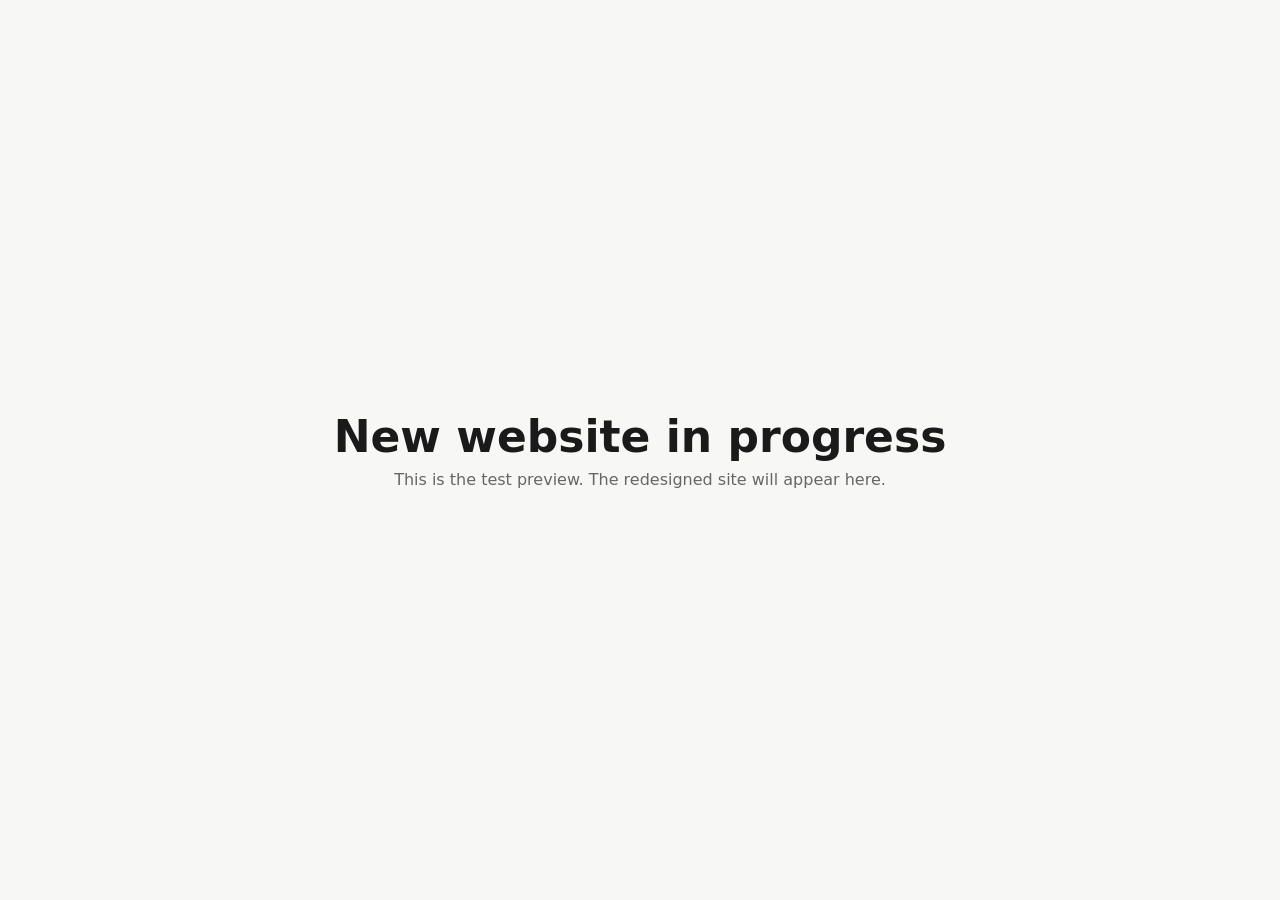
==== index.html @ d0bbd4bf "Add placeholder preview page and README" ====
<!doctype html>
<html lang="en">
<head>
  <meta charset="utf-8">
  <meta name="viewport" content="width=device-width, initial-scale=1">
  <meta name="robots" content="noindex, nofollow">
  <title>Company Website - Preview</title>
  <style>
    :root { --bg: #f7f7f5; --text: #1a1a1a; --muted: #666; }
    @media (prefers-color-scheme: dark) {
      :root { --bg: #141414; --text: #f0f0f0; --muted: #999; }
    }
    * { box-sizing: border-box; }
    body {
      margin: 0; min-height: 100vh; display: grid; place-items: center;
      padding: 16px; background: var(--bg); color: var(--text);
      font-family: system-ui, -apple-system, "Segoe UI", Roboto, sans-serif;
      text-align: center;
    }
    h1 { font-size: clamp(1.75rem, 5vw, 2.75rem); margin: 0 0 .5rem; }
    p { color: var(--muted); margin: 0; }
  </style>
</head>
<body>
  <main>
    <h1>New website in progress</h1>
    <p>This is the test preview. The redesigned site will appear here.</p>
  </main>
</body>
</html>
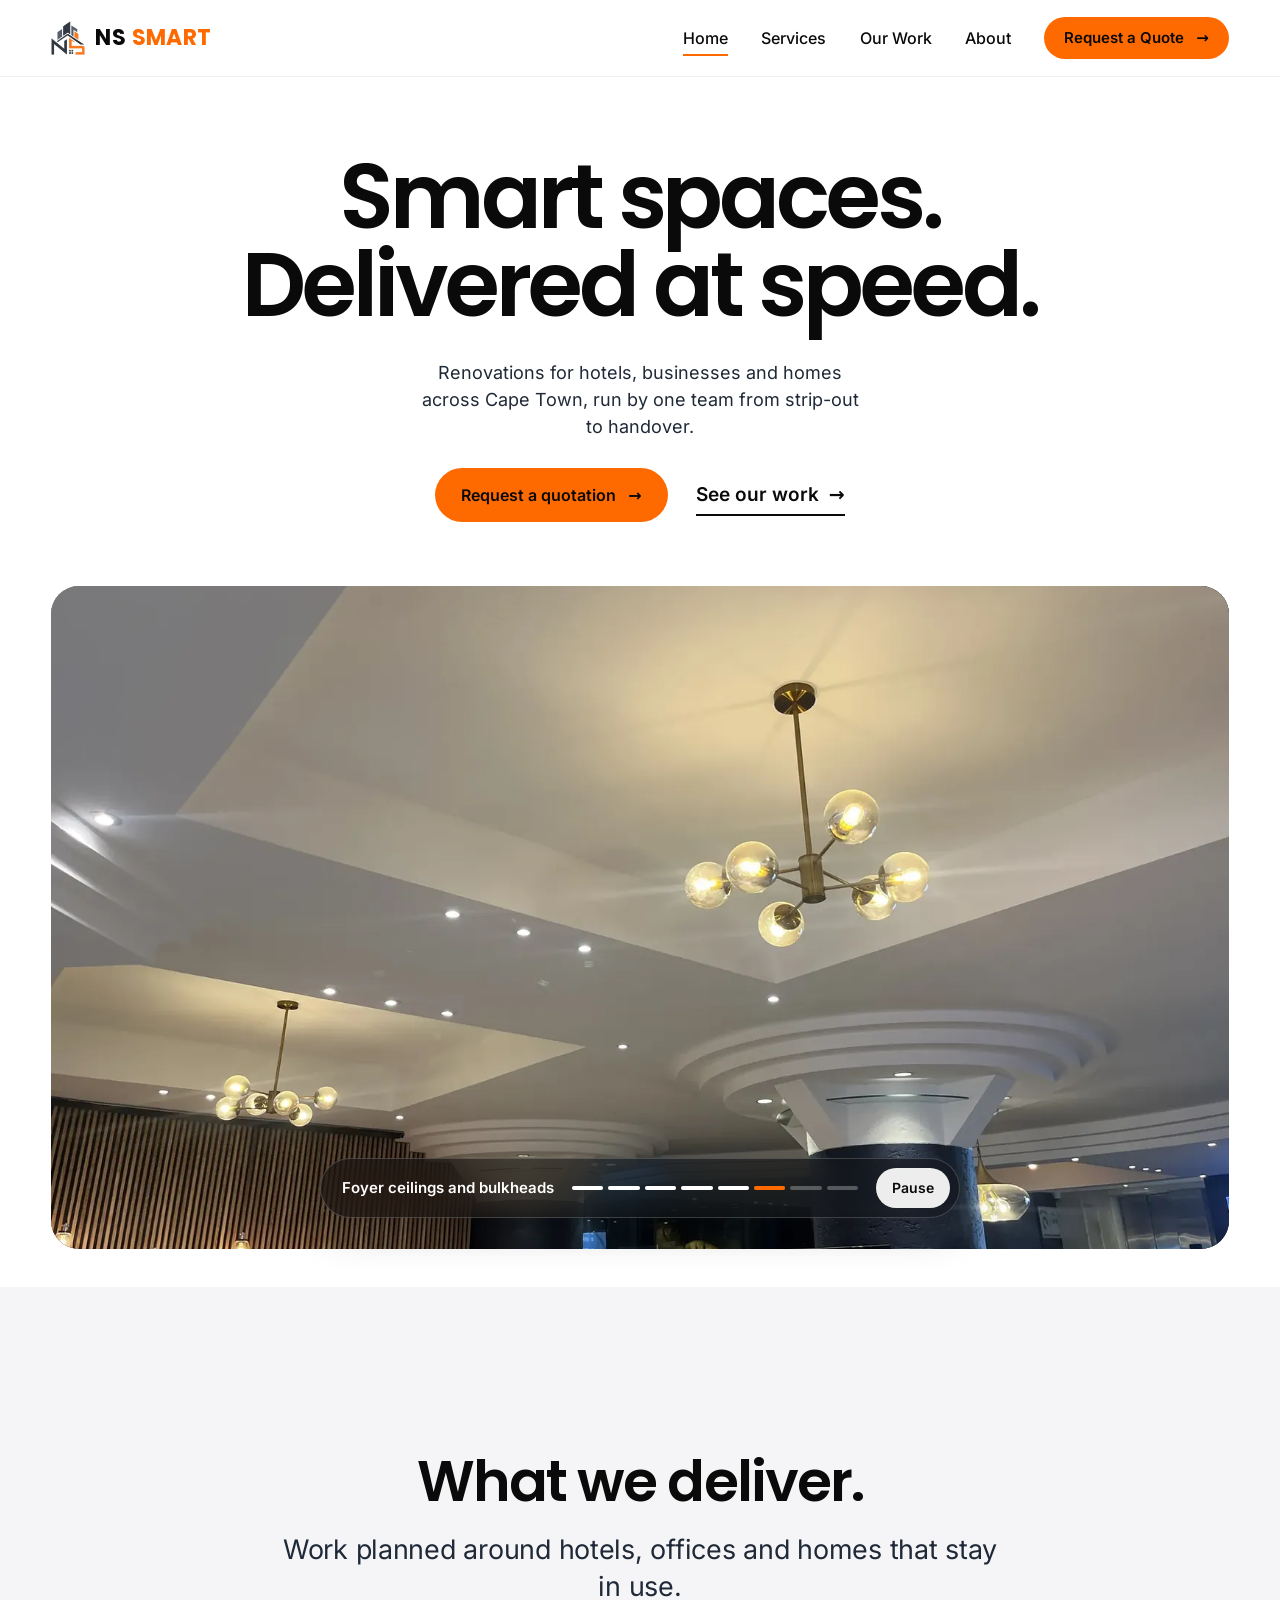
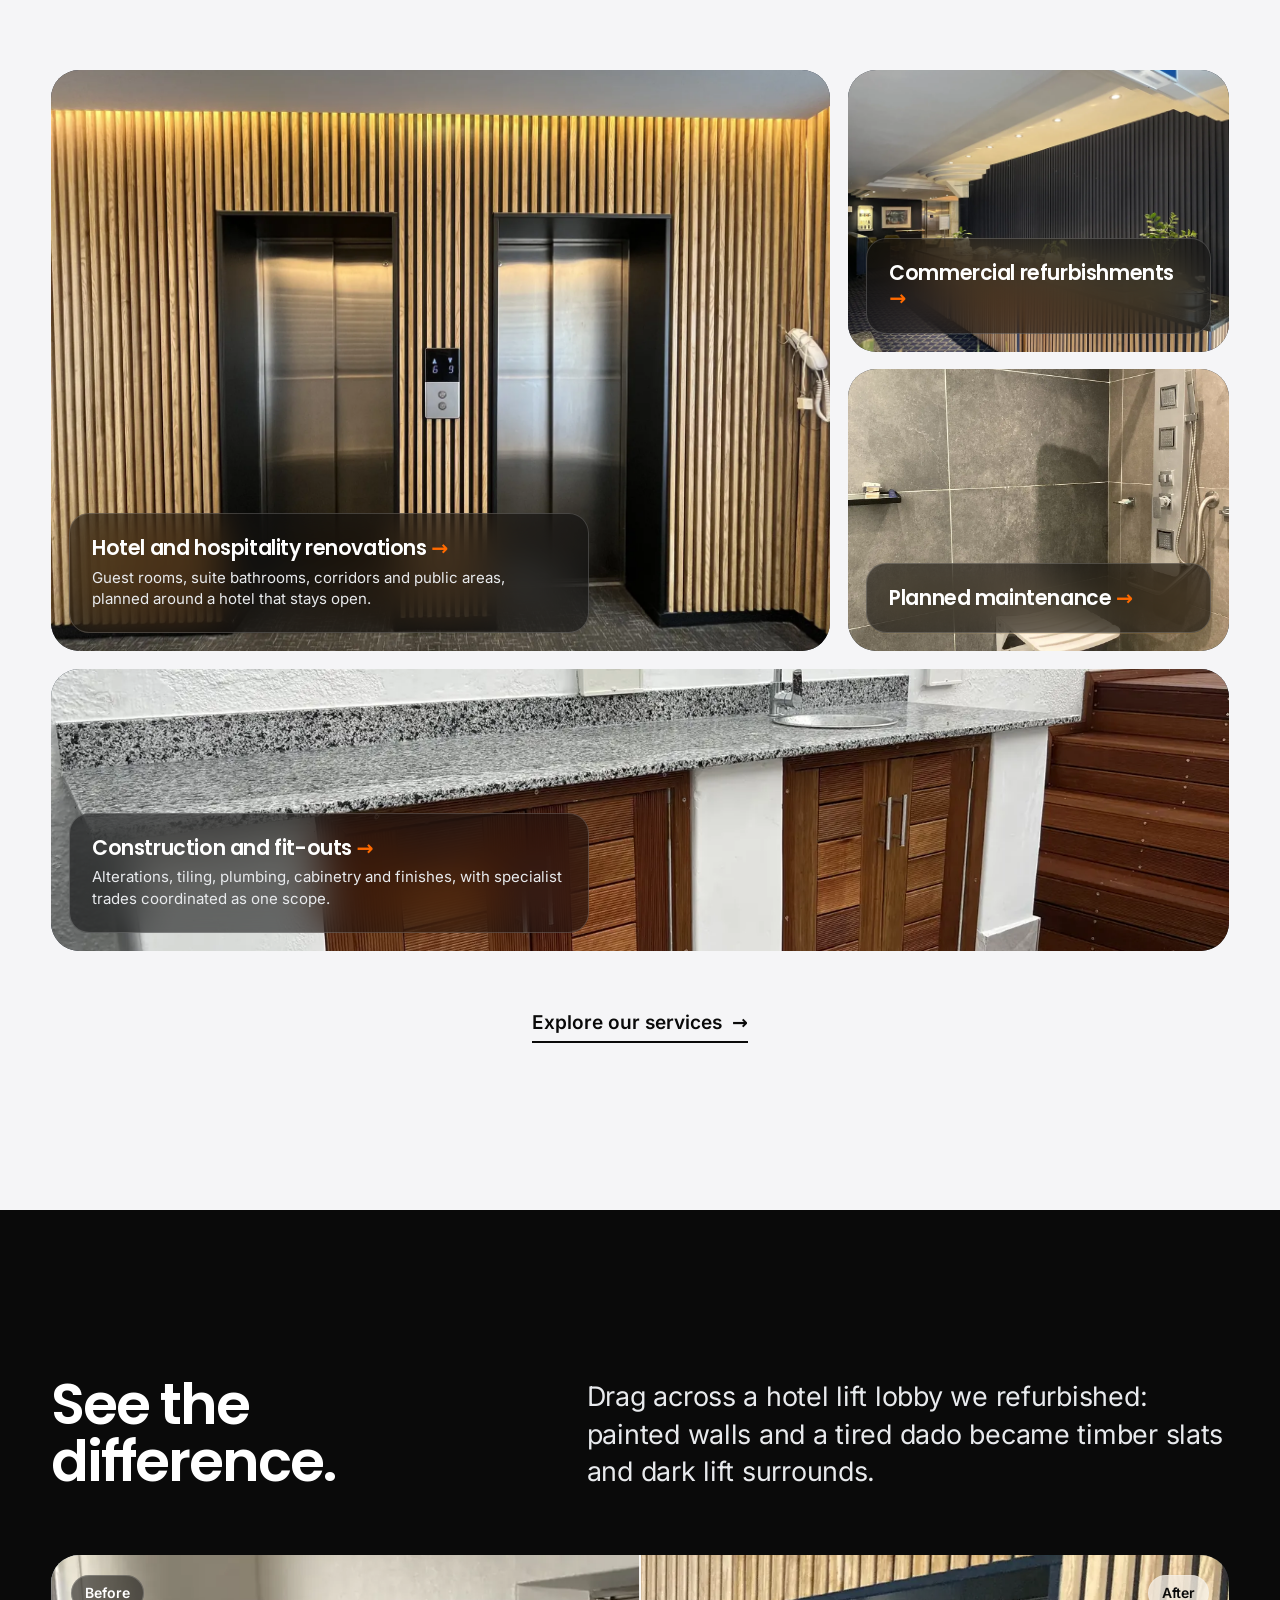
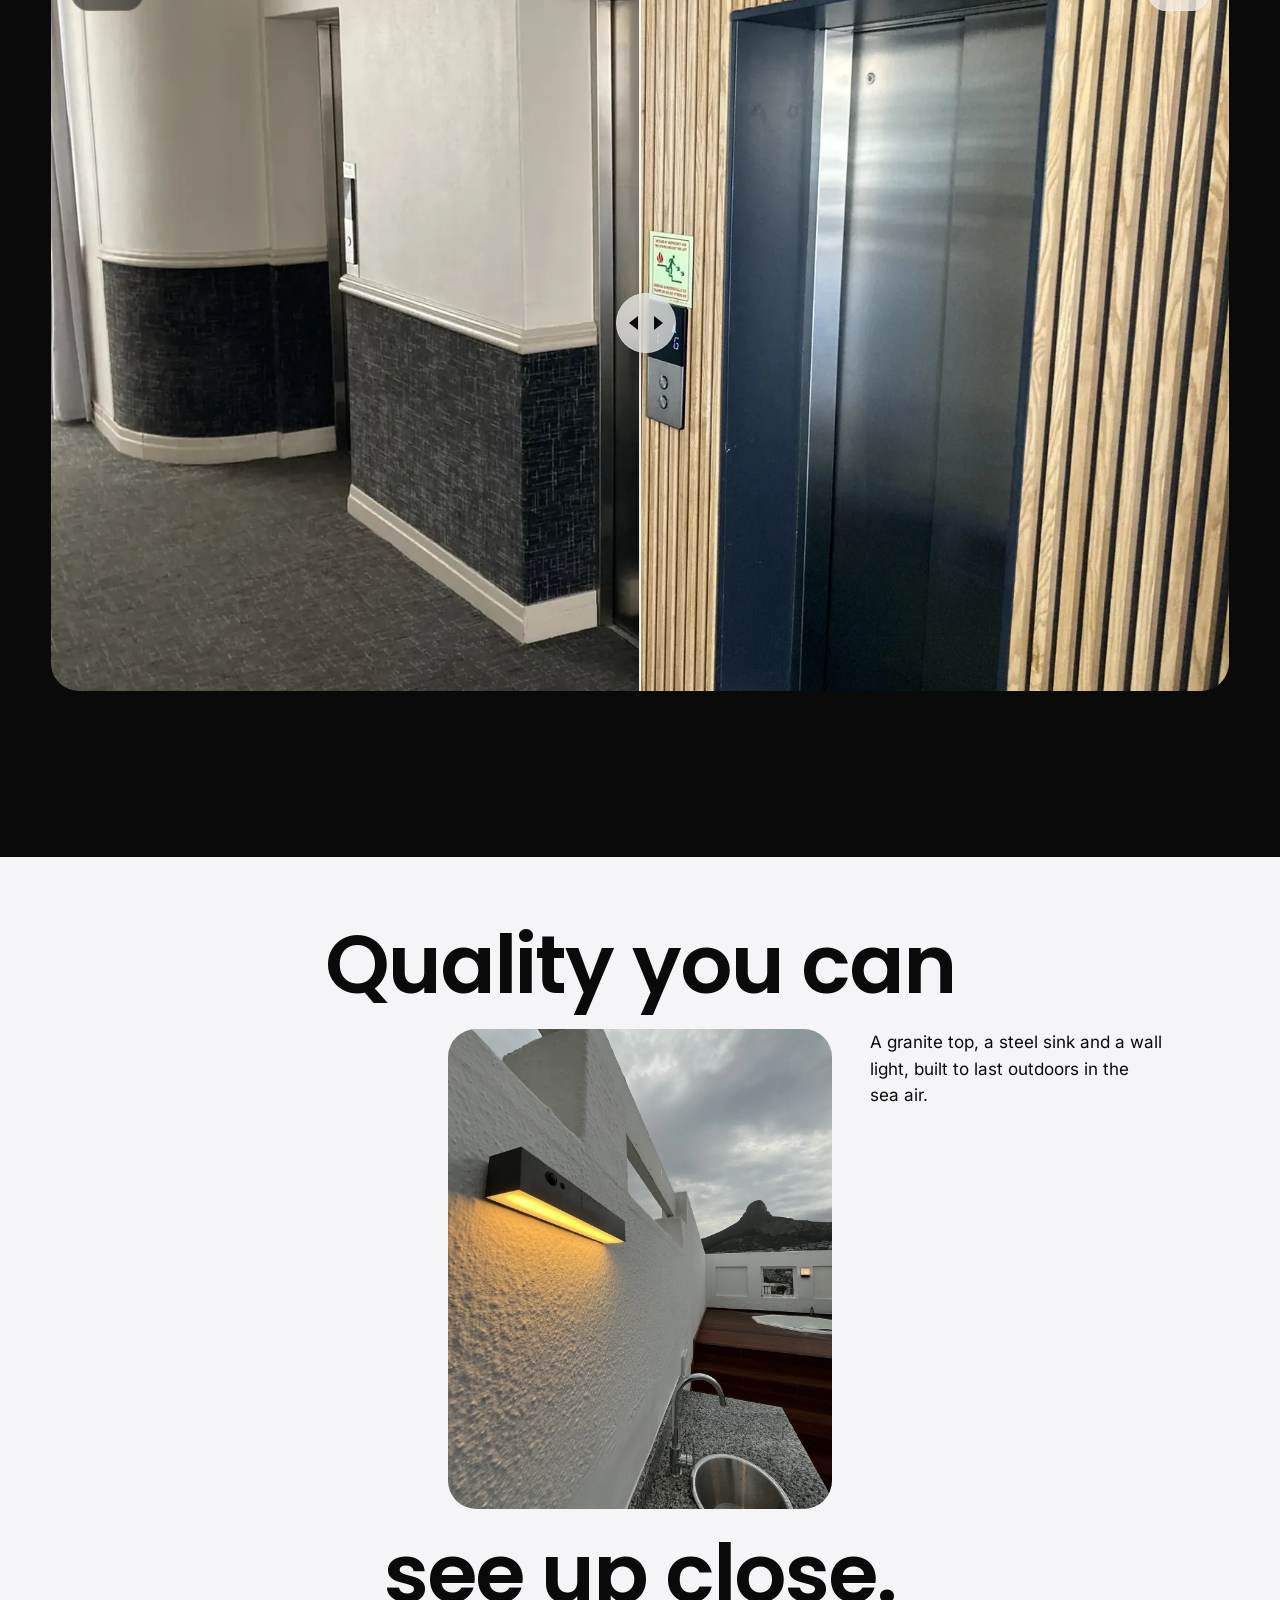
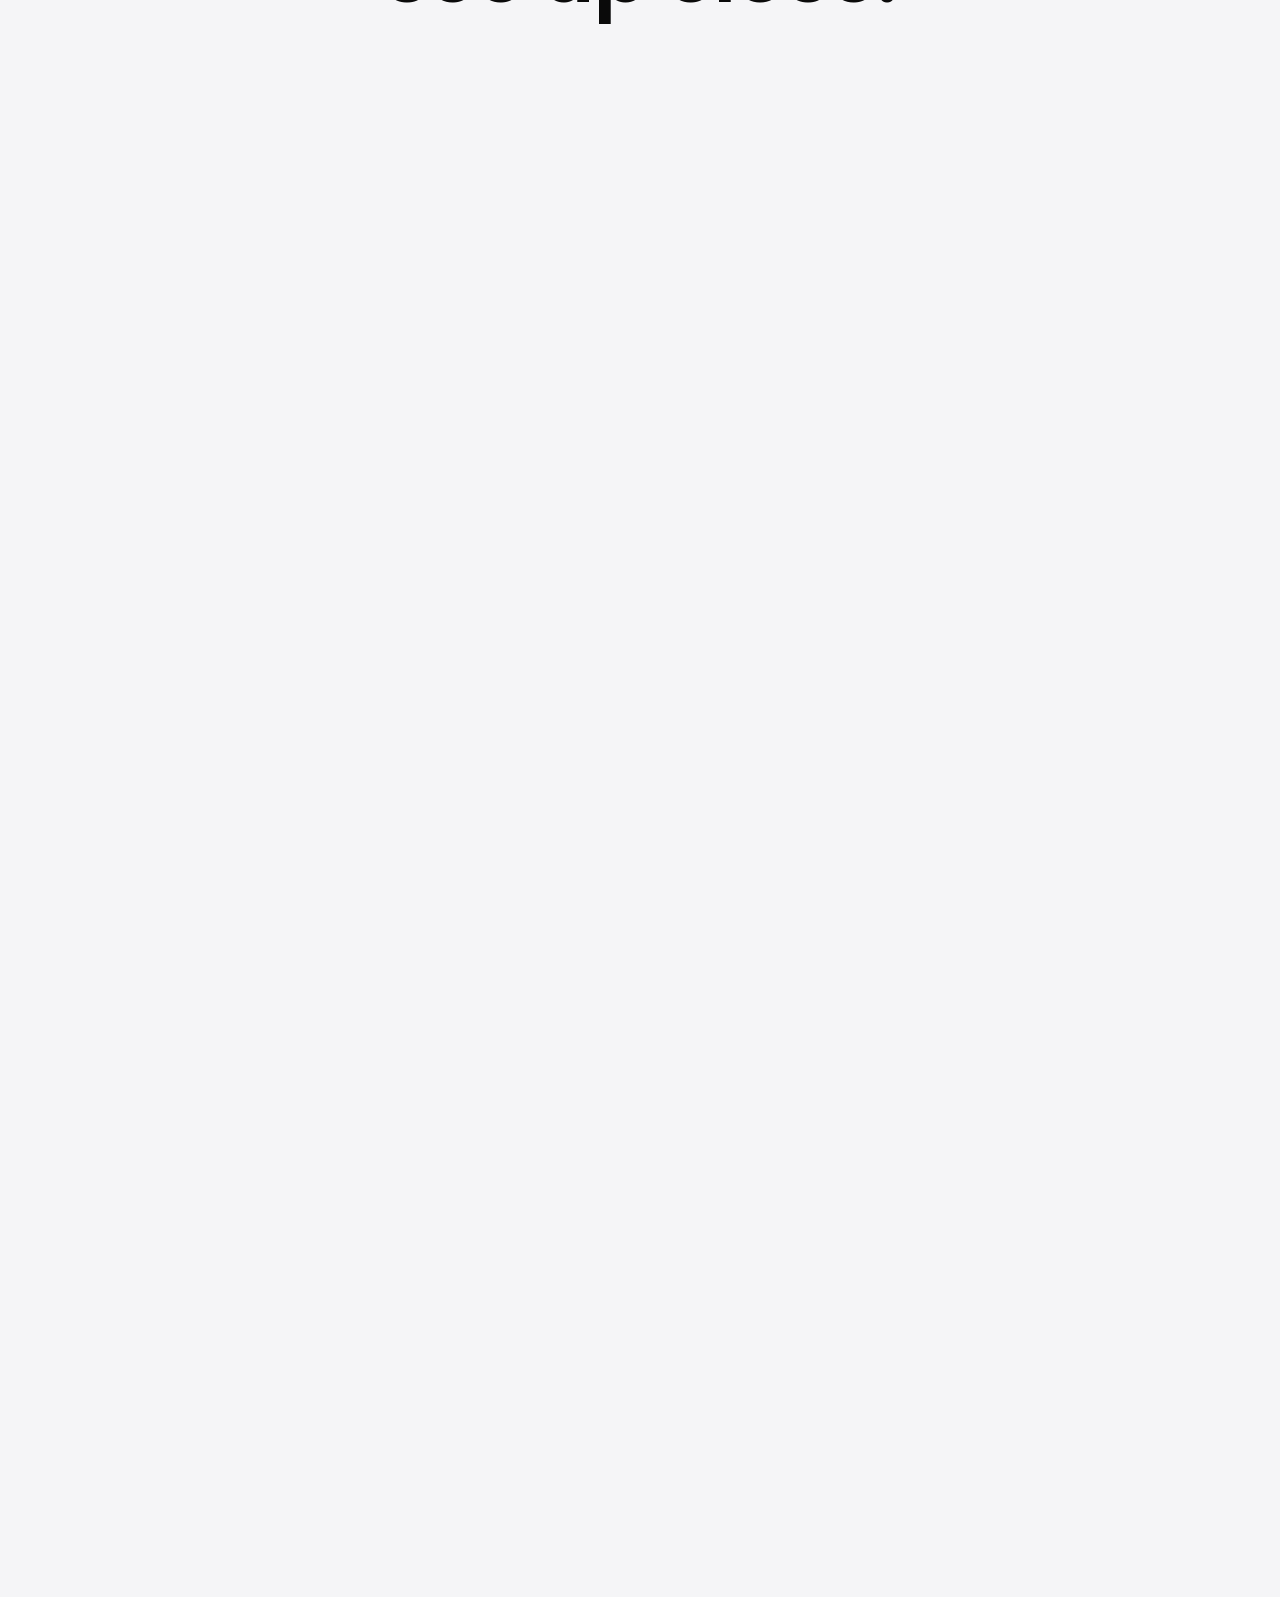
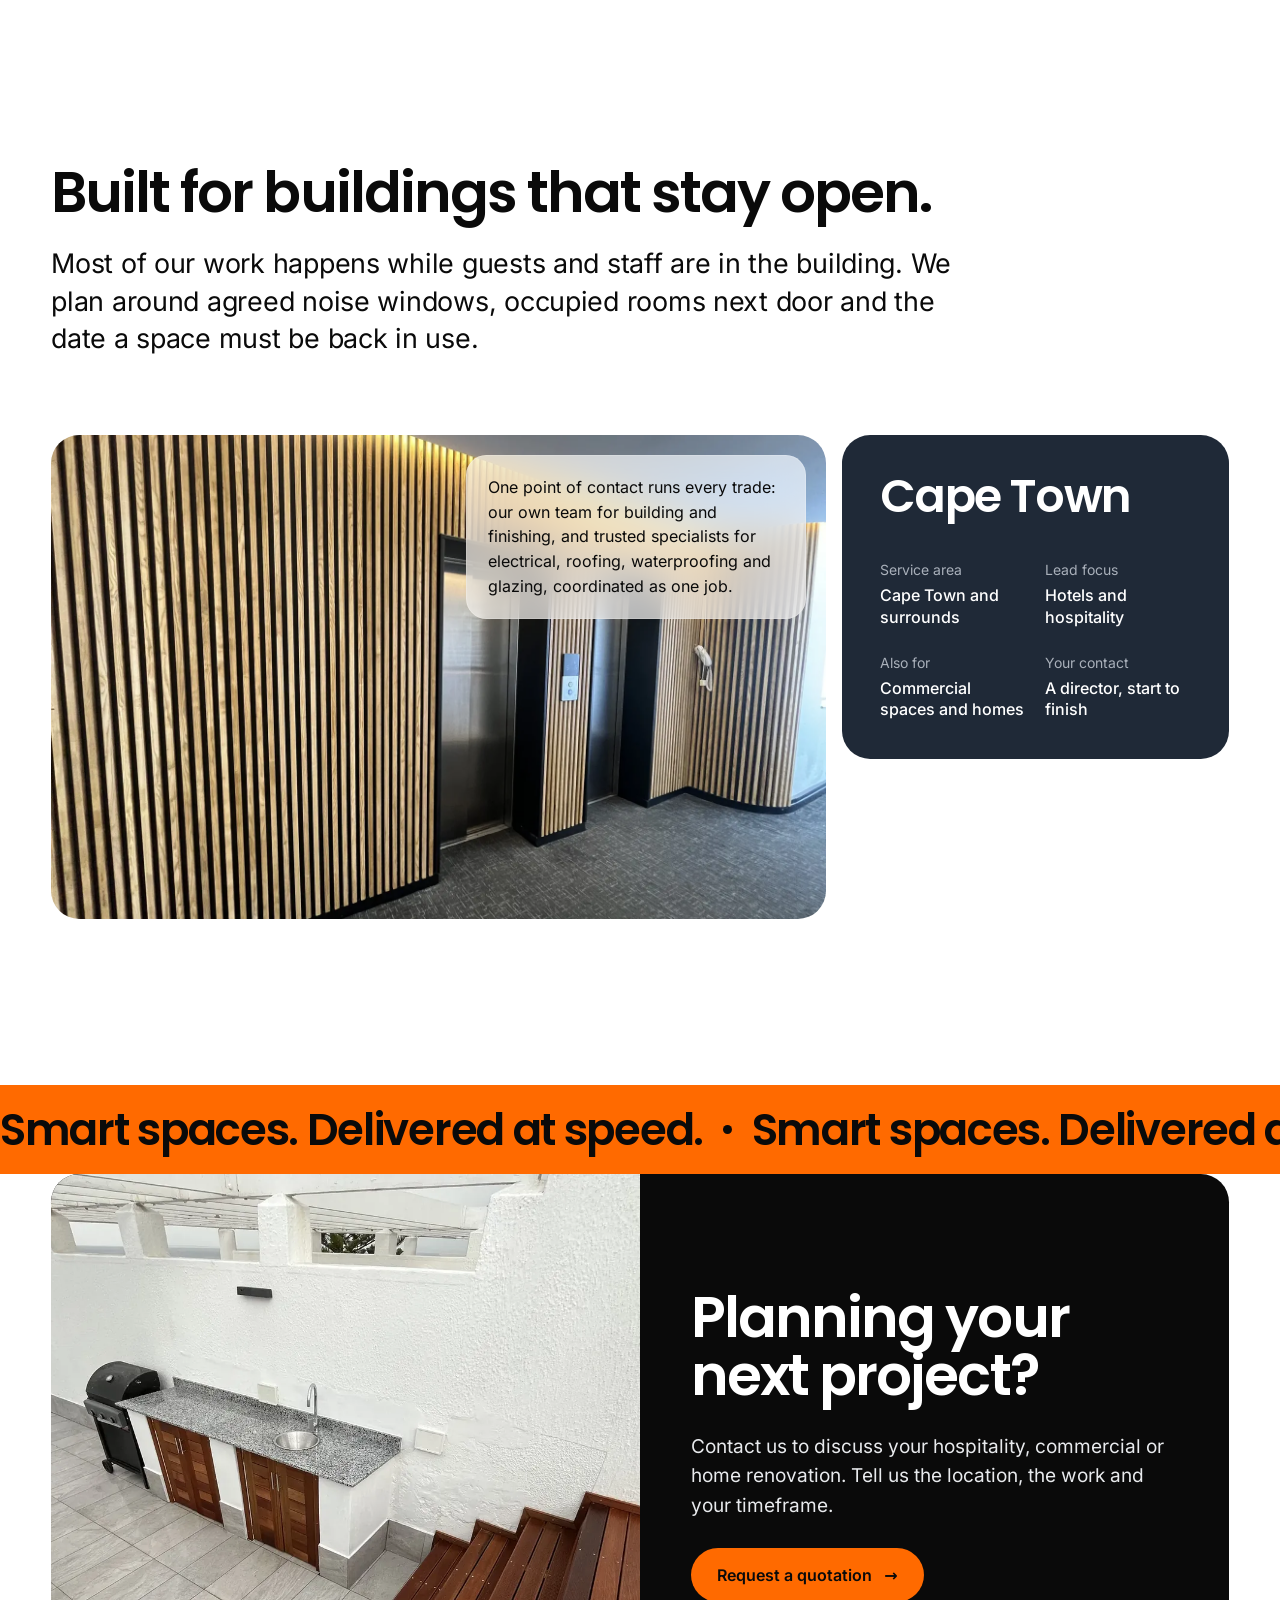
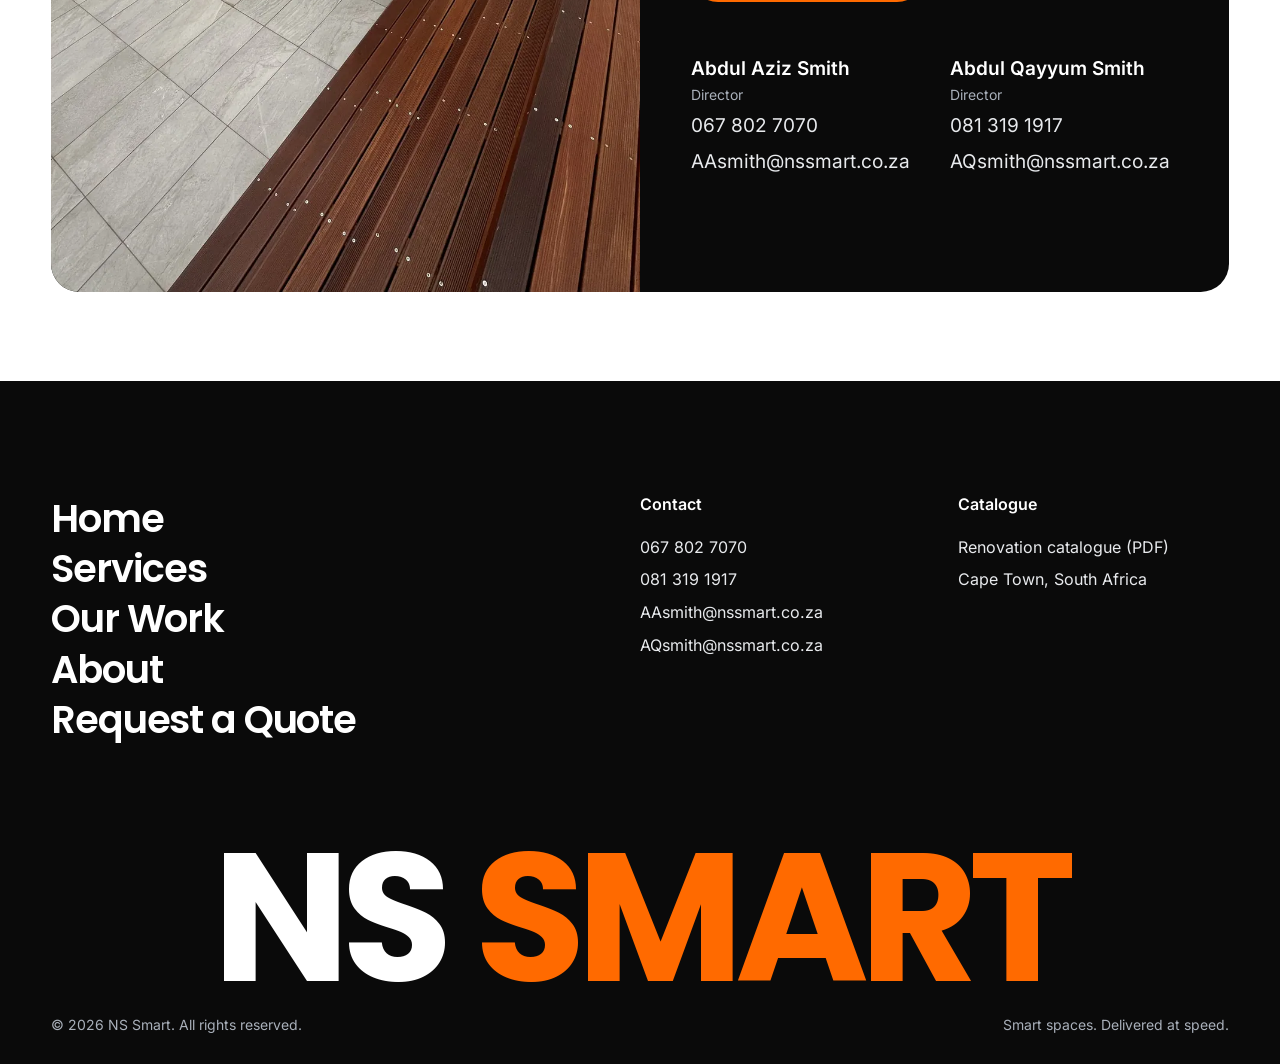
==== commit b7a70a0b: "Redesign the site's visual layer (light, glassy, premium) Start from the live nssmart.co.za files an" ====
--- a/index.html
+++ b/index.html
@@ -1,30 +1,331 @@
-<!doctype html>
+<!DOCTYPE html>
 <html lang="en">
 <head>
-  <meta charset="utf-8">
-  <meta name="viewport" content="width=device-width, initial-scale=1">
-  <meta name="robots" content="noindex, nofollow">
-  <title>Company Website - Preview</title>
-  <style>
-    :root { --bg: #f7f7f5; --text: #1a1a1a; --muted: #666; }
-    @media (prefers-color-scheme: dark) {
-      :root { --bg: #141414; --text: #f0f0f0; --muted: #999; }
-    }
-    * { box-sizing: border-box; }
-    body {
-      margin: 0; min-height: 100vh; display: grid; place-items: center;
-      padding: 16px; background: var(--bg); color: var(--text);
-      font-family: system-ui, -apple-system, "Segoe UI", Roboto, sans-serif;
-      text-align: center;
-    }
-    h1 { font-size: clamp(1.75rem, 5vw, 2.75rem); margin: 0 0 .5rem; }
-    p { color: var(--muted); margin: 0; }
-  </style>
+  <meta charset="UTF-8">
+  <meta name="viewport" content="width=device-width, initial-scale=1.0">
+  <meta name="description" content="Hospitality renovations and construction in Cape Town — smart spaces delivered with quality, speed and efficiency.">
+  <meta name="robots" content="index, follow, max-image-preview:large">
+  <title>NS Smart | Hospitality Renovations Cape Town</title>
+  <link rel="canonical" href="https://nssmart.co.za/">
+  <link rel="icon" type="image/png" href="/favicon.png">
+  <link rel="apple-touch-icon" href="/favicon.png">
+  <meta property="og:type" content="website">
+  <meta property="og:site_name" content="NS Smart">
+  <meta property="og:title" content="NS Smart | Hospitality Renovations Cape Town">
+  <meta property="og:description" content="Hospitality renovations and construction in Cape Town — smart spaces delivered with quality, speed and efficiency.">
+  <meta property="og:url" content="https://nssmart.co.za/">
+  <meta property="og:image" content="https://nssmart.co.za/logo.png">
+  <meta name="theme-color" content="#0A0A0A">
+
+  <!-- Fonts load early so the headline does not jump -->
+  <link rel="preload" href="assets/fonts/poppins-600.woff2" as="font" type="font/woff2" crossorigin>
+  <link rel="preload" href="assets/fonts/inter-variable.woff2" as="font" type="font/woff2" crossorigin>
+
+  <!-- Stylesheets: shared first, then this page's own -->
+  <link rel="stylesheet" href="assets/css/base.css">
+  <link rel="stylesheet" href="assets/css/layout.css">
+  <link rel="stylesheet" href="assets/css/components.css">
+  <link rel="stylesheet" href="assets/css/pages/home.css">
+
+  <!-- Structured data for search engines (unchanged from the live site) -->
+  <script type="application/ld+json">
+{
+  "@context": "https://schema.org",
+  "@graph": [
+    {"@type":"WebSite","@id":"https://nssmart.co.za/#website","url":"https://nssmart.co.za/","name":"NS Smart","alternateName":"NS Smart Renovations"},
+    {"@type":"Organization","@id":"https://nssmart.co.za/#organization","name":"NS Smart","alternateName":"NS Smart Renovations","url":"https://nssmart.co.za/","logo":{"@type":"ImageObject","url":"https://nssmart.co.za/logo.png"},"areaServed":{"@type":"City","name":"Cape Town"},"email":["AAsmith@nssmart.co.za","AQsmith@nssmart.co.za"],"telephone":["+27 67 802 7070","+27 81 319 1917"]}
+  ]
+}
+</script>
+  <!-- Opening moment: plays whenever someone arrives at the home page from
+       outside the site (a new visit, a refresh, a link or a bookmark), but
+       not when they click "Home" from one of our other pages, and never for
+       reduced motion. This only adds a class; the animation itself is CSS
+       (pages/home.css, "Opening moment"). The timeout is a safety net. -->
+  <script>
+    (function () {
+      var fromOurSite = false;
+      try { fromOurSite = new URL(document.referrer).origin === location.origin; } catch (e) {}
+      var reload = (performance.getEntriesByType('navigation')[0] || {}).type === 'reload';
+      if ((fromOurSite && !reload) || window.matchMedia('(prefers-reduced-motion: reduce)').matches) return;
+      document.documentElement.classList.add('has-intro');
+      setTimeout(function () { document.documentElement.classList.remove('has-intro'); }, 3100);
+    })();
+  </script>
 </head>
 <body>
-  <main>
-    <h1>New website in progress</h1>
-    <p>This is the test preview. The redesigned site will appear here.</p>
-  </main>
+<!-- ===================== Opening moment =====================
+     White screen: the three pieces of the logo fly together, NS and SMART
+     slide in to meet them, then the screen lifts away. Decorative only. -->
+<div class="intro" aria-hidden="true">
+  <div class="intro__lockup">
+    <div class="intro__mark">
+      <img class="intro__piece intro__piece--grey" src="assets/images/brand/mark-grey.webp" width="364" height="371" alt="">
+      <img class="intro__piece intro__piece--dark" src="assets/images/brand/mark-dark.webp" width="364" height="371" alt="">
+      <img class="intro__piece intro__piece--orange" src="assets/images/brand/mark-orange.webp" width="364" height="371" alt="">
+    </div>
+    <p class="intro__word"><span class="intro__ns">NS</span><span class="intro__smart">SMART</span></p>
+    <span class="intro__line"></span>
+  </div>
+</div>
+<a class="skip-link" href="#main-content">Skip to main content</a>
+
+<!-- ===================== Site header and navigation ===================== -->
+<header class="site-header">
+  <div class="site-header__inner">
+    <a class="wordmark" href="index.html" aria-label="NS Smart home"><img class="wordmark__mark" src="assets/images/brand/logo-mark.webp" width="126" height="128" alt=""><span class="wordmark__text">NS <span>SMART</span></span></a>
+    <button class="nav-toggle" type="button" data-nav-toggle aria-expanded="false" aria-controls="main-navigation">
+      <span class="nav-toggle__label">Menu</span>
+      <span class="nav-toggle__lines" aria-hidden="true"></span>
+    </button>
+    <nav class="main-nav" id="main-navigation" data-main-nav aria-label="Primary navigation">
+      <a href="index.html" aria-current="page">Home</a>
+      <a href="services.html">Services</a>
+      <a href="projects.html">Our Work</a>
+      <a href="about.html">About</a>
+      <a class="button button--primary main-nav__cta" href="quotation.html">Request a Quote</a>
+    </nav>
+  </div>
+</header>
+
+<main id="main-content">
+
+  <!-- ===================== Hero =====================
+       Headline, one sentence and the buttons, then the showreel: a window
+       that steps through our work one photo at a time (showreel.js).
+
+       HOW TO CHANGE THE SHOWREEL PHOTOS
+       Each photo is ONE line in the list below, shown in that order:
+         <img class="showreel__slide" src="PATH TO PHOTO" data-title="CAPTION" alt="DESCRIPTION">
+         - src         the photo file (landscape photos look best)
+         - data-title  the short caption shown in the glass pill
+         - alt         a sentence describing the photo, for screen readers and Google
+       Add a line to add a photo, delete a line to remove one, move lines to
+       reorder. The timer bar rebuilds itself. Speed: REEL_TIME in showreel.js. -->
+  <section class="hero" aria-labelledby="hero-title">
+    <h1 id="hero-title">Smart spaces. <span class="nowrap">Delivered at speed.</span></h1>
+
+    <div class="hero__text">
+      <p class="hero__lead">Renovations for hotels, businesses and homes across Cape Town, run by one team from strip-out to handover.</p>
+      <div class="hero__actions">
+        <a class="button button--primary" href="quotation.html">Request a quotation</a>
+        <a class="text-link" href="projects.html">See our work</a>
+      </div>
+    </div>
+
+    <figure class="showreel" data-showreel aria-roledescription="carousel" aria-label="Our recent work">
+      <div class="showreel__window">
+        <img class="showreel__slide" src="assets/images/projects/room-803-deck/01.webp" data-title="Rooftop suite deck, Cape Town" alt="Rooftop suite deck: a granite bar counter with stools, looking out over the Atlantic">
+        <img class="showreel__slide" src="assets/images/projects/9th-floor-lobby/09.webp" data-title="Ninth-floor lift lobby" alt="Lift lobby wrapped in timber slats with cove lighting">
+        <img class="showreel__slide" src="assets/images/projects/buffet-cladding/03.webp" data-title="Hotel buffet area" alt="Buffet counter with navy slat cladding behind it">
+        <img class="showreel__slide" src="assets/images/projects/room-803-deck/15.webp" data-title="Rooftop outdoor kitchen" alt="Outdoor kitchen with hardwood doors, a granite top and a braai">
+        <img class="showreel__slide" src="assets/images/projects/timber-slat-wall/01.webp" data-title="Timber slat feature wall" alt="Timber slat wall with pendant lights over a long work counter">
+        <img class="showreel__slide" src="assets/images/projects/ceilings-foyer/04.webp" data-title="Foyer ceilings and bulkheads" alt="Hotel foyer with new bulkheads, downlights and a brass pendant">
+        <img class="showreel__slide" src="assets/images/projects/room-803-deck/30.webp" data-title="Rooftop bar with a sea view" alt="Rooftop bar counter and seating above the rocks and the sea">
+        <img class="showreel__slide" src="assets/images/projects/gym/02.webp" data-title="Hotel gym" alt="Hotel gym with mirrored walls and new equipment">
+      </div>
+      <figcaption class="showreel__bar">
+        <p class="showreel__title" data-showreel-title aria-live="polite"></p>
+        <button class="showreel__toggle" type="button" data-showreel-toggle aria-pressed="false">Pause</button>
+        <div class="showreel__timer" data-showreel-timer role="group" aria-label="Choose a photo"></div>
+      </figcaption>
+    </figure>
+  </section>
+
+  <!-- ===================== What we deliver =====================
+       A "bento" grid: four rounded photo tiles of different sizes, each with
+       a frosted-glass label. Every tile links to the Services page. -->
+  <section class="bento-section section section--paper" aria-labelledby="services-title">
+    <div class="container">
+      <div class="bento-section__head" data-reveal>
+        <h2 id="services-title">What we deliver.</h2>
+        <p class="lead">Work planned around hotels, offices and homes that stay in use.</p>
+      </div>
+      <div class="bento">
+        <a class="tile tile--hotel" href="services.html" data-reveal>
+          <img src="assets/images/projects/9th-floor-lobby/08.webp" loading="lazy" alt="Lift lobby with timber slat cladding and cove lighting">
+          <span class="tile__glass">
+            <span class="tile__title">Hotel and hospitality renovations</span>
+            <span class="tile__text">Guest rooms, suite bathrooms, corridors and public areas, planned around a hotel that stays open.</span>
+          </span>
+        </a>
+        <a class="tile tile--commercial" href="services.html" data-reveal>
+          <img src="assets/images/projects/buffet-cladding/04.webp" loading="lazy" alt="Hotel buffet counter in front of navy slat cladding">
+          <span class="tile__glass">
+            <span class="tile__title">Commercial refurbishments</span>
+            <span class="tile__text">Reception, office and common-area upgrades that improve how a property looks and works.</span>
+          </span>
+        </a>
+        <a class="tile tile--maintenance" href="services.html" data-reveal>
+          <img src="assets/images/projects/gym/08.webp" loading="lazy" alt="Accessible shower with a fold-down seat and grab rails">
+          <span class="tile__glass">
+            <span class="tile__title">Planned maintenance</span>
+            <span class="tile__text">Repairs and preventative work that keep rooms guest-ready between bigger projects.</span>
+          </span>
+        </a>
+        <a class="tile tile--fitout" href="services.html" data-reveal>
+          <img src="assets/images/projects/room-803-deck/04.webp" loading="lazy" alt="Outdoor kitchen with hardwood cupboard doors under a granite top">
+          <span class="tile__glass">
+            <span class="tile__title">Construction and fit-outs</span>
+            <span class="tile__text">Alterations, tiling, plumbing, cabinetry and finishes, with specialist trades coordinated as one scope.</span>
+          </span>
+        </a>
+      </div>
+      <div class="bento-section__more"><a class="text-link" href="services.html">Explore our services</a></div>
+    </div>
+  </section>
+
+  <!-- ===================== Before and after =====================
+       The comparison slider (slider.js): drag, swipe sideways or use the
+       arrow keys. Wide screens: lift lobby. Phones: a portrait bathroom pair. -->
+  <section class="before-after section section--dark" aria-labelledby="ba-title">
+    <div class="container before-after__head" data-reveal>
+      <h2 id="ba-title">See the difference.</h2>
+      <p class="lead">Drag across a hotel lift lobby we refurbished: painted walls and a tired dado became timber slats and dark lift surrounds.</p>
+    </div>
+    <div class="container">
+      <div class="compare compare--feature" data-compare>
+        <!-- AFTER photo (sits underneath) -->
+        <picture>
+          <source media="(max-width: 700px) and (orientation: portrait)" srcset="assets/images/projects/suite-bathroom/after-02.webp">
+          <img class="compare__img" src="assets/images/projects/lift-lobby/after-02.webp" loading="lazy" alt="A finished NS Smart refurbishment">
+        </picture>
+        <!-- BEFORE photo (clipped on top; the slider moves the clip) -->
+        <div class="compare__before">
+          <picture>
+            <source media="(max-width: 700px) and (orientation: portrait)" srcset="assets/images/projects/suite-bathroom/before-02.webp">
+            <img class="compare__img" src="assets/images/projects/lift-lobby/before-01.webp" loading="lazy" alt="The same space before the work">
+          </picture>
+        </div>
+        <span class="compare__label compare__label--before" aria-hidden="true">Before</span>
+        <span class="compare__label compare__label--after" aria-hidden="true">After</span>
+        <div class="compare__handle" data-compare-handle role="slider" tabindex="0"
+             aria-label="Before and after comparison" aria-valuemin="0" aria-valuemax="100" aria-valuenow="50">
+          <span class="compare__knob" aria-hidden="true"></span>
+        </div>
+      </div>
+    </div>
+  </section>
+
+  <!-- ===================== Close-up showcase =====================
+       One photograph, three distances. As you scroll, the frame zooms
+       from the outdoor kitchen on the 803 deck to two details (reveal.js).
+       With reduced motion it simply shows the whole photograph. -->
+  <section class="zoom" data-zoom aria-labelledby="zoom-title">
+    <div class="zoom__stage">
+      <h2 id="zoom-title" class="zoom__title">
+        <span class="zoom__title-top">Quality you can</span>
+        <span class="zoom__title-bottom">see up close.</span>
+      </h2>
+      <div class="zoom__frame">
+        <img class="zoom__img" src="assets/images/projects/room-803-deck/18.webp" loading="lazy" alt="Outdoor kitchen on a rooftop deck: a granite top, a steel sink and a warm wall light">
+      </div>
+      <p class="zoom__caption">A granite top, a steel sink and a wall light, built to last outdoors in the sea air.</p>
+    </div>
+  </section>
+
+  <!-- ===================== Working in open hotels =====================
+       Wide photo with a note on top, a slate tile of facts beside it. -->
+  <section class="open-hotels section" aria-labelledby="open-title">
+    <div class="container">
+      <div class="open-hotels__head" data-reveal>
+        <h2 id="open-title">Built for buildings that stay open.</h2>
+        <p class="lead">Most of our work happens while guests and staff are in the building. We plan around agreed noise windows, occupied rooms next door and the date a space must be back in use.</p>
+      </div>
+      <div class="open-hotels__tiles">
+        <figure class="open-hotels__photo" data-reveal>
+          <img src="assets/images/projects/9th-floor-lobby/10.webp" loading="lazy" alt="Ninth-floor lift lobby with timber slat cladding and cove lighting">
+          <figcaption class="open-hotels__note">One point of contact runs every trade: our own team for building and finishing, and trusted specialists for electrical, roofing, waterproofing and glazing, coordinated as one job.</figcaption>
+        </figure>
+        <div class="open-hotels__facts" data-reveal>
+          <p class="open-hotels__place">Cape Town</p>
+          <dl class="facts">
+            <div><dt>Service area</dt><dd>Cape Town and surrounds</dd></div>
+            <div><dt>Lead focus</dt><dd>Hotels and hospitality</dd></div>
+            <div><dt>Also for</dt><dd>Commercial spaces and homes</dd></div>
+            <div><dt>Your contact</dt><dd>A director, start to finish</dd></div>
+          </dl>
+        </div>
+      </div>
+    </div>
+  </section>
+
+  <!-- ===================== Brand line marquee =====================
+       The signature motion: the brand line drifts across the screen.
+       Pauses on hover; stands still for reduced motion. -->
+  <div class="marquee" aria-hidden="true">
+    <div class="marquee__track">
+      <span>Smart spaces. Delivered at speed.</span><span class="marquee__dot"></span>
+      <span>Smart spaces. Delivered at speed.</span><span class="marquee__dot"></span>
+      <span>Smart spaces. Delivered at speed.</span><span class="marquee__dot"></span>
+      <span>Smart spaces. Delivered at speed.</span><span class="marquee__dot"></span>
+    </div>
+  </div>
+
+  <!-- ===================== Contact call to action ===================== -->
+  <section class="cta-split" id="contact" aria-labelledby="cta-title">
+    <div class="cta-split__photo">
+      <img src="assets/images/projects/room-803-deck/06.webp" loading="lazy" alt="Hardwood deck steps beside an outdoor kitchen on a rooftop">
+    </div>
+    <div class="cta-split__body" data-reveal>
+      <h2 id="cta-title">Planning your next project?</h2>
+      <p>Contact us to discuss your hospitality, commercial or home renovation. Tell us the location, the work and your timeframe.</p>
+      <a class="button button--primary" href="quotation.html">Request a quotation</a>
+      <div class="contact-pair">
+        <div class="contact-card">
+          <p class="contact-card__name">Abdul Aziz Smith <span>Director</span></p>
+          <a href="tel:+27678027070">067 802 7070</a>
+          <a href="mailto:AAsmith@nssmart.co.za">AAsmith@nssmart.co.za</a>
+        </div>
+        <div class="contact-card">
+          <p class="contact-card__name">Abdul Qayyum Smith <span>Director</span></p>
+          <a href="tel:+27813191917">081 319 1917</a>
+          <a href="mailto:AQsmith@nssmart.co.za">AQsmith@nssmart.co.za</a>
+        </div>
+      </div>
+    </div>
+  </section>
+</main>
+
+<!-- ===================== Floating contact button =====================
+     Appears once you scroll past the first screen (main.js). -->
+<a class="float-contact" href="quotation.html" data-float-contact>Request a quote</a>
+
+<!-- ===================== Footer ===================== -->
+<footer class="site-footer">
+  <div class="container site-footer__grid">
+    <nav class="site-footer__menu" aria-label="Footer">
+      <a href="index.html">Home</a>
+      <a href="services.html">Services</a>
+      <a href="projects.html">Our Work</a>
+      <a href="about.html">About</a>
+      <a href="quotation.html">Request a Quote</a>
+    </nav>
+    <div class="site-footer__contact">
+      <h2 class="site-footer__title">Contact</h2>
+      <a href="tel:+27678027070">067 802 7070</a>
+      <a href="tel:+27813191917">081 319 1917</a>
+      <a href="mailto:AAsmith@nssmart.co.za">AAsmith@nssmart.co.za</a>
+      <a href="mailto:AQsmith@nssmart.co.za">AQsmith@nssmart.co.za</a>
+    </div>
+    <div class="site-footer__contact">
+      <h2 class="site-footer__title">Catalogue</h2>
+      <a href="NS_Smart_Renovation_Catalogue.pdf" target="_blank" rel="noopener">Renovation catalogue (PDF)</a>
+      <p>Cape Town, South Africa</p>
+    </div>
+  </div>
+  <p class="site-footer__name" aria-hidden="true">NS <span>SMART</span></p>
+  <div class="container site-footer__legal">
+    <span>© <span data-year>2026</span> NS Smart. All rights reserved.</span>
+    <span>Smart spaces. Delivered at speed.</span>
+  </div>
+</footer>
+
+<!-- Scripts: each file does one job (see README) -->
+<script src="assets/js/nav.js" defer></script>
+<script src="assets/js/reveal.js" defer></script>
+<script src="assets/js/slider.js" defer></script>
+<script src="assets/js/showreel.js" defer></script>
+<script src="assets/js/main.js" defer></script>
 </body>
 </html>
--- a/assets/css/base.css
+++ b/assets/css/base.css
@@ -0,0 +1,149 @@
+/* ==========================================================================
+   NS SMART — base.css
+   The foundation every page loads first:
+     1. Brand fonts (self-hosted in assets/fonts/)
+     2. Design tokens: colours, type sizes, spacing, motion
+     3. A small reset
+     4. Default type styles (headings, paragraphs, links)
+   Change a colour or a size here and it changes across the whole site.
+   ========================================================================== */
+
+/* --- 1. Brand fonts -------------------------------------------------------
+   Inter (body text) and Poppins (headings). Both are free under the SIL Open
+   Font License; the licence files sit next to the fonts. */
+@font-face {
+  font-family: "Inter";
+  src: url("../fonts/inter-variable.woff2") format("woff2");
+  font-weight: 100 900;
+  font-style: normal;
+  font-display: swap;
+}
+@font-face {
+  font-family: "Poppins";
+  src: url("../fonts/poppins-500.woff2") format("woff2");
+  font-weight: 500;
+  font-display: swap;
+}
+@font-face {
+  font-family: "Poppins";
+  src: url("../fonts/poppins-600.woff2") format("woff2");
+  font-weight: 600;
+  font-display: swap;
+}
+@font-face {
+  font-family: "Poppins";
+  src: url("../fonts/poppins-700.woff2") format("woff2");
+  font-weight: 700;
+  font-display: swap;
+}
+
+/* --- 2. Design tokens ----------------------------------------------------- */
+:root {
+  /* Brand colours (do not change without the brand guide) */
+  --black: #0A0A0A;
+  --white: #FFFFFF;
+  --orange: #FF6A00;   /* accent: buttons, the slider handle, focus rings */
+  --slate: #1F2937;
+
+  /* Supporting tones, all mixed from the brand colours */
+  --paper: #F5F5F7;           /* a light, cool field one step off white */
+  --ink: var(--black);        /* headings on light grounds */
+  --text: var(--slate);       /* running text on light grounds */
+  --text-on-dark: #E8EAED;    /* running text on black or slate */
+  --muted-on-dark: #A9B0BA;   /* secondary notes on black or slate */
+  --orange-deep: #E05E00;     /* orange, pressed */
+
+  /* Type families */
+  --font-body: "Inter", system-ui, -apple-system, "Segoe UI", Roboto, sans-serif;
+  --font-display: "Poppins", "Inter", system-ui, sans-serif;
+
+  /* Type scale: five sizes do all the work on every page */
+  --size-display: clamp(2.2rem, 7.2vw, 7.25rem);  /* hero headline  */
+  --size-heading: clamp(2rem, 4.4vw, 4.25rem);    /* section titles */
+  --size-title: clamp(1.375rem, 2.1vw, 1.875rem); /* row titles, lead text */
+  --size-body: clamp(1.0625rem, 0.3vw + 1rem, 1.1875rem); /* 17–19px */
+  --size-small: 0.875rem;                         /* 14px notes     */
+
+  /* Spacing */
+  --gutter: clamp(1.25rem, 4vw, 3.5rem);          /* the page's outer margin */
+  --section-gap: clamp(6rem, 13vw, 12rem);        /* space between sections */
+  --max-width: 1440px;
+
+  /* Soft corners (the Apple-style look) */
+  --radius-lg: clamp(20px, 2.2vw, 32px);   /* big photos and panels */
+  --radius: 18px;                          /* cards and smaller photos */
+  --radius-pill: 999px;                    /* buttons, labels, controls */
+
+  /* Frosted glass: a see-through tint plus a blur of what is behind it */
+  --glass-dark: rgba(16, 16, 18, 0.58);
+  --glass-light: rgba(255, 255, 255, 0.66);
+  --glass-blur: saturate(180%) blur(22px);
+  --glass-edge: inset 0 0 0 1px rgba(255, 255, 255, 0.18);  /* faint lit edge */
+
+  /* Motion */
+  --ease-out: cubic-bezier(0.16, 1, 0.3, 1);
+  --ease-smooth: cubic-bezier(0.22, 1, 0.36, 1);   /* long, soft settle */
+  --fast: 200ms;
+  --slow: 900ms;
+
+  --header-height: 76px;
+}
+
+/* --- 3. Reset ------------------------------------------------------------- */
+*, *::before, *::after { box-sizing: border-box; }
+html { -webkit-text-size-adjust: 100%; scroll-padding-top: var(--header-height); }
+body, h1, h2, h3, h4, p, figure, blockquote, ul, ol { margin: 0; }
+ul[role="list"], ol[role="list"] { list-style: none; padding: 0; }
+img, picture, video, svg { display: block; max-width: 100%; }
+img { height: auto; }
+button, input { font: inherit; color: inherit; }
+button { cursor: pointer; }
+
+@media (prefers-reduced-motion: no-preference) {
+  html { scroll-behavior: smooth; }
+}
+
+/* --- 4. Default type ------------------------------------------------------ */
+body {
+  background: var(--white);
+  color: var(--text);
+  font-family: var(--font-body);
+  font-size: var(--size-body);
+  line-height: 1.55;
+  font-feature-settings: "cv11", "ss01";
+  -webkit-font-smoothing: antialiased;
+  text-rendering: optimizeLegibility;
+}
+
+h1, h2, h3 {
+  color: var(--ink);
+  font-family: var(--font-display);
+  font-weight: 600;
+  text-wrap: balance;
+}
+h1 { font-size: var(--size-display); line-height: 0.98; letter-spacing: -0.04em; }
+h2 { font-size: var(--size-heading); line-height: 1.02; letter-spacing: -0.035em; }
+h3 { font-size: var(--size-title); line-height: 1.15; letter-spacing: -0.02em; }
+
+p { max-width: 62ch; text-wrap: pretty; }
+.lead { font-size: var(--size-title); line-height: 1.4; letter-spacing: -0.01em; color: var(--ink); }
+.small { font-size: var(--size-small); }
+
+a { color: inherit; }
+
+::selection { background: var(--orange); color: var(--black); }
+
+/* Keyboard focus: one clear orange ring everywhere */
+:focus-visible {
+  outline: 3px solid var(--orange);
+  outline-offset: 3px;
+}
+
+/* Hidden from view, still read by screen readers */
+.visually-hidden {
+  position: absolute !important;
+  width: 1px; height: 1px;
+  overflow: hidden;
+  clip: rect(0 0 0 0);
+  white-space: nowrap;
+}
--- a/assets/css/layout.css
+++ b/assets/css/layout.css
@@ -0,0 +1,302 @@
+/* ==========================================================================
+   NS SMART — layout.css
+   The page frame shared by every page:
+     1. Container and section rhythm
+     2. Skip link
+     3. Site header and navigation (incl. the phone menu)
+     4. Inner-page hero (Services, Our Work, About)
+     5. Footer
+   ========================================================================== */
+
+/* --- 1. Container and section rhythm ------------------------------------- */
+.container {
+  width: 100%;
+  max-width: var(--max-width);
+  margin-inline: auto;
+  padding-inline: var(--gutter);
+}
+
+/* Every main section is spaced by the same generous gap */
+.section { padding-block: var(--section-gap); }
+.section--paper { background: var(--paper); }
+.section--dark { background: var(--black); color: var(--text-on-dark); }
+.section--dark h2, .section--dark h3 { color: var(--white); }
+
+.nowrap { white-space: nowrap; }
+
+/* --- 2. Skip link (visible only when tabbed to) --------------------------- */
+.skip-link {
+  position: absolute;
+  left: var(--gutter);
+  top: -100px;
+  z-index: 100;
+  padding: 12px 18px;
+  background: var(--orange);
+  color: var(--black);
+  font-weight: 600;
+  text-decoration: none;
+}
+.skip-link:focus { top: 12px; }
+
+/* --- 3. Site header and navigation ---------------------------------------
+   A light frosted-glass bar that stays at the top: wordmark, links, one
+   action. Content scrolls underneath it and shows through, blurred. */
+.site-header {
+  position: sticky;
+  top: 0;
+  z-index: 50;
+  background: rgba(255, 255, 255, 0.74);
+  -webkit-backdrop-filter: var(--glass-blur);
+  backdrop-filter: var(--glass-blur);
+  box-shadow: 0 1px 0 rgba(10, 10, 10, 0.06);   /* the faintest edge under the glass */
+  color: var(--ink);
+}
+.site-header__inner {
+  display: flex;
+  align-items: center;
+  justify-content: space-between;
+  gap: 24px;
+  max-width: var(--max-width);
+  height: var(--header-height);
+  margin-inline: auto;
+  padding-inline: var(--gutter);
+}
+
+/* The NS SMART wordmark */
+/* Logo mark + NS SMART, top left on every page */
+.wordmark {
+  display: inline-flex;
+  align-items: center;
+  gap: 10px;
+  font-family: var(--font-display);
+  font-size: 1.375rem;
+  font-weight: 700;
+  letter-spacing: 0.02em;
+  text-decoration: none;
+  color: var(--ink);
+  white-space: nowrap;
+}
+.wordmark__text span { color: var(--orange); }
+.wordmark__mark { width: 34px; height: auto; transition: transform 500ms var(--ease-smooth); }
+.wordmark:hover .wordmark__mark { transform: translateY(-2px) rotate(-4deg); }
+
+.main-nav {
+  display: flex;
+  align-items: center;
+  gap: clamp(20px, 2.6vw, 40px);
+}
+.main-nav .main-nav__cta { min-height: 42px; padding: 10px 20px; font-size: 0.9375rem; }
+.main-nav a:not(.button) {
+  position: relative;
+  padding-block: 8px;
+  color: var(--ink);
+  font-size: 1rem;
+  font-weight: 500;
+  text-decoration: none;
+}
+/* Underline that grows from the left on hover, and marks the current page */
+.main-nav a:not(.button)::after {
+  content: "";
+  position: absolute;
+  left: 0; right: 0; bottom: 2px;
+  height: 2px;
+  background: var(--orange);
+  transform: scaleX(0);
+  transform-origin: left;
+  transition: transform var(--fast) var(--ease-out);
+}
+.main-nav a:not(.button):hover::after,
+.main-nav a[aria-current="page"]::after { transform: scaleX(1); }
+
+/* Menu button: only shown on small screens */
+.nav-toggle {
+  display: none;
+  align-items: center;
+  gap: 12px;
+  padding: 10px 0;
+  border: 0;
+  background: none;
+  color: var(--ink);
+  font-weight: 600;
+}
+.nav-toggle__lines,
+.nav-toggle__lines::before {
+  display: block;
+  width: 22px;
+  height: 2px;
+  background: currentColor;
+  transition: transform var(--fast) var(--ease-out);
+}
+.nav-toggle__lines { position: relative; transform: translateY(-4px); }
+.nav-toggle__lines::before { content: ""; position: absolute; top: 8px; }
+.nav-toggle[aria-expanded="true"] .nav-toggle__lines { transform: rotate(45deg); }
+.nav-toggle[aria-expanded="true"] .nav-toggle__lines::before { transform: translateY(-8px) rotate(-90deg); }
+
+/* Phone and small tablet: the links move into a full-screen panel */
+@media (max-width: 900px) {
+  .nav-toggle { display: inline-flex; }
+
+  .main-nav {
+    position: fixed;
+    inset: var(--header-height) 0 0 0;
+    flex-direction: column;
+    align-items: flex-start;
+    gap: 6px;
+    padding: 32px var(--gutter) 40px;
+    background: rgba(255, 255, 255, 0.84);
+    -webkit-backdrop-filter: var(--glass-blur);
+    backdrop-filter: var(--glass-blur);
+    visibility: hidden;
+    opacity: 0;
+    transform: translateY(-12px);
+    transition: opacity 320ms var(--ease-smooth), transform 420ms var(--ease-smooth), visibility 0s linear 320ms;
+  }
+  .main-nav.is-open {
+    visibility: visible;
+    opacity: 1;
+    transform: none;
+    transition: opacity 320ms var(--ease-smooth), transform 420ms var(--ease-smooth);
+  }
+  .main-nav a:not(.button) {
+    font-family: var(--font-display);
+    font-size: clamp(2rem, 9vw, 3rem);
+    font-weight: 600;
+    letter-spacing: -0.03em;
+  }
+  .main-nav a:not(.button)::after { bottom: 6px; height: 3px; }
+  .main-nav__cta { margin-top: 24px; }
+  body.menu-open { overflow: hidden; }
+}
+
+/* --- 4. Inner-page hero -----------------------------------------------------
+   Light field: big title, a short paragraph on the right, then one wide
+   rounded photograph underneath that comes into focus as the page loads. */
+.page-hero {
+  background: var(--white);
+  color: var(--text);
+}
+.page-hero__text {
+  display: grid;
+  grid-template-columns: minmax(0, 7fr) minmax(0, 5fr);
+  align-items: end;
+  gap: 32px clamp(32px, 5vw, 96px);
+  padding-block: clamp(64px, 10vw, 140px) clamp(40px, 6vw, 80px);
+}
+.page-hero h1 {
+  grid-column: 1 / -1;            /* the title gets the full width */
+  max-width: 15em;
+  color: var(--ink);
+  font-size: clamp(1.875rem, 6vw, 5.75rem);
+}
+.page-hero p { grid-column: 2; font-size: 1.25rem; line-height: 1.5; color: var(--text); }
+.page-hero__photo {
+  width: calc(100% - 2 * var(--gutter));
+  max-width: calc(var(--max-width) - 2 * var(--gutter));
+  height: clamp(280px, 58svh, 640px);
+  margin-inline: auto;
+  overflow: hidden;
+  border-radius: var(--radius-lg);
+  isolation: isolate;
+}
+.page-hero__photo img {
+  width: 100%;
+  height: 100%;
+  object-fit: cover;
+}
+/* Page title, words and photo rise in and come into focus on load */
+@media (prefers-reduced-motion: no-preference) {
+  .page-hero h1, .page-hero p, .page-hero__photo, .jump-links {
+    animation: page-rise 1100ms var(--ease-smooth) both;
+  }
+  .page-hero p { animation-delay: 120ms; }
+  .page-hero__photo, .jump-links { animation-delay: 220ms; }
+}
+@keyframes page-rise {
+  from { opacity: 0; transform: translateY(32px); filter: blur(8px); }
+}
+
+@media (max-width: 760px) {
+  .page-hero__text { grid-template-columns: 1fr; }
+  .page-hero p { grid-column: 1; font-size: 1.125rem; }
+}
+
+/* --- 5. Footer -------------------------------------------------------------
+   Big menu, contact details, then the name at full width as a close. */
+.site-footer {
+  overflow: hidden;
+  background: var(--black);
+  color: var(--text-on-dark);
+  padding-top: clamp(72px, 9vw, 128px);
+}
+.site-footer__grid {
+  display: grid;
+  grid-template-columns: minmax(0, 6fr) minmax(0, 3fr) minmax(0, 3fr);
+  gap: 48px;
+}
+.site-footer__menu {
+  display: flex;
+  flex-direction: column;
+  align-items: flex-start;
+  gap: 4px;
+}
+.site-footer__menu a {
+  font-family: var(--font-display);
+  font-size: clamp(1.75rem, 3vw, 2.75rem);
+  font-weight: 600;
+  letter-spacing: -0.03em;
+  line-height: 1.2;
+  color: var(--white);
+  text-decoration: none;
+  transition: transform var(--fast) var(--ease-out), color var(--fast);
+}
+/* Hover: the row slides right and the others step back */
+.site-footer__menu:hover a { color: var(--muted-on-dark); }
+.site-footer__menu a:hover,
+.site-footer__menu a:focus-visible { color: var(--white); transform: translateX(12px); }
+
+.site-footer__title {
+  margin-bottom: 14px;
+  color: var(--white);
+  font-family: var(--font-body);
+  font-size: 1rem;
+  font-weight: 600;
+  letter-spacing: 0;
+}
+.site-footer__contact { display: flex; flex-direction: column; gap: 8px; }
+.site-footer__contact a,
+.site-footer__contact p { color: var(--text-on-dark); font-size: 1rem; text-decoration: none; }
+.site-footer__contact a { text-decoration: underline; text-decoration-color: transparent; text-underline-offset: 4px; transition: text-decoration-color var(--fast), color var(--fast); }
+.site-footer__contact a:hover { color: var(--white); text-decoration-color: var(--orange); }
+
+/* The name returns at full width, cropped by the bottom of the page */
+.site-footer__name {
+  max-width: none;
+  margin-top: clamp(56px, 8vw, 120px);
+  padding-inline: var(--gutter);
+  font-family: var(--font-display);
+  font-size: 14.2vw;
+  font-weight: 700;
+  line-height: 0.8;
+  letter-spacing: -0.05em;
+  color: var(--white);
+  white-space: nowrap;
+  text-align: center;
+}
+.site-footer__name span { color: var(--orange); }
+.site-footer__legal {
+  display: flex;
+  flex-wrap: wrap;
+  justify-content: space-between;
+  gap: 8px 24px;
+  padding-block: 24px 28px;
+  color: var(--muted-on-dark);
+  font-size: var(--size-small);
+}
+
+@media (max-width: 760px) {
+  .site-footer__grid { grid-template-columns: 1fr 1fr; }
+  .site-footer__menu { grid-column: 1 / -1; }
+}
+@media (max-width: 460px) {
+  .site-footer__grid { grid-template-columns: 1fr; }
+}
--- a/assets/css/components.css
+++ b/assets/css/components.css
@@ -0,0 +1,517 @@
+/* ==========================================================================
+   NS SMART — components.css
+   Reusable pieces used on more than one page:
+     1. Buttons and text links (with hover, press and focus states)
+     2. Before/after comparison slider
+     3. Brand-line marquee
+     4. Call-to-action split (photo + contact)
+     5. Floating contact button
+     6. Image viewer (lightbox) on Our Work
+     7. Scroll entrances
+   ========================================================================== */
+
+/* --- 1. Buttons and text links ------------------------------------------- */
+.button {
+  display: inline-flex;
+  align-items: center;
+  justify-content: center;
+  gap: 12px;
+  min-height: 54px;
+  padding: 14px 26px;
+  border: 0;
+  border-radius: var(--radius-pill);   /* soft pill shape */
+  font-family: var(--font-body);
+  font-size: 1rem;
+  font-weight: 600;
+  line-height: 1.2;
+  text-decoration: none;
+  transition: background-color var(--fast), color var(--fast), transform 360ms var(--ease-smooth);
+}
+.button:hover { transform: translateY(-2px); }
+/* An arrow that nudges forward on hover */
+.button::after {
+  content: "→";
+  transition: transform var(--fast) var(--ease-out);
+}
+.button:hover::after { transform: translateX(4px); }
+.button:active { transform: translateY(1px) scale(0.985); }
+
+/* Orange with black text: the one main action on each screen */
+.button--primary { background: var(--orange); color: var(--black); }
+.button--primary:hover { background: var(--white); }
+.section--paper .button--primary:hover,
+.button--primary.on-light:hover { background: var(--black); color: var(--white); }
+.button--primary:active { background: var(--orange-deep); color: var(--black); }
+
+/* Black button for light grounds */
+.button--dark { background: var(--black); color: var(--white); }
+.button--dark:hover { background: var(--orange); color: var(--black); }
+
+/* Text link with an underline that wipes in */
+.text-link {
+  position: relative;
+  display: inline-flex;
+  align-items: center;
+  gap: 10px;
+  padding-block: 6px;
+  color: var(--ink);
+  font-weight: 600;
+  text-decoration: none;
+  transition: color var(--fast);
+}
+.text-link::before {
+  content: "";
+  position: absolute;
+  left: 0; right: 0; bottom: 0;
+  height: 2px;
+  background: currentColor;
+  transform-origin: right;
+  transition: transform 260ms var(--ease-out);
+}
+.text-link::after { content: "→"; transition: transform var(--fast) var(--ease-out); }
+.text-link:hover { color: var(--orange-deep); }
+.text-link:hover::before { transform: scaleX(0); }
+.text-link:hover::after { transform: translateX(4px); }
+.text-link--light { color: var(--white); }
+.text-link--light:hover { color: var(--orange); }
+
+/* --- 2. Before/after comparison slider -----------------------------------
+   The "after" photo sits underneath; the "before" photo is laid on top and
+   clipped by --pos (set by slider.js). Works with mouse, touch and keyboard.
+   Without JavaScript it rests at 50% so both photos are always visible. */
+.compare {
+  --pos: 50%;
+  position: relative;
+  overflow: hidden;
+  border-radius: var(--radius-lg);
+  isolation: isolate;               /* keeps the rounded corners clipping on Safari */
+  background: var(--slate);
+  touch-action: pan-y;          /* phones: vertical swipes still scroll the page */
+  user-select: none;
+  -webkit-user-select: none;
+  cursor: ew-resize;
+}
+.compare__img {
+  width: 100%;
+  height: 100%;
+  object-fit: cover;
+  pointer-events: none;
+}
+.compare picture { display: contents; }
+.compare > picture .compare__img,
+.compare > .compare__img { position: absolute; inset: 0; }
+.compare__before {
+  position: absolute;
+  inset: 0;
+  clip-path: inset(0 calc(100% - var(--pos)) 0 0);
+}
+.compare__before .compare__img { position: absolute; inset: 0; }
+
+/* The divider line and its round grip */
+.compare__handle {
+  position: absolute;
+  top: 0;
+  bottom: 0;
+  left: var(--pos);
+  width: 48px;
+  margin-left: -24px;
+  display: grid;
+  place-items: center;
+  z-index: 2;
+  outline: none;
+}
+.compare__handle::before {
+  content: "";
+  position: absolute;
+  top: 0; bottom: 0; left: 50%;
+  width: 2px;
+  margin-left: -1px;
+  background: rgba(255, 255, 255, 0.9);
+}
+/* The grip is a frosted-glass disc; it floats, so it casts a soft shadow */
+.compare__knob {
+  position: relative;
+  width: 60px;
+  height: 60px;
+  border-radius: 50%;
+  background: var(--glass-light);
+  -webkit-backdrop-filter: var(--glass-blur);
+  backdrop-filter: var(--glass-blur);
+  box-shadow: var(--glass-edge), 0 10px 30px rgba(10, 10, 10, 0.25);
+  transition: transform 360ms var(--ease-smooth), background-color var(--fast);
+}
+/* Two small arrows inside the grip */
+.compare__knob::before,
+.compare__knob::after {
+  content: "";
+  position: absolute;
+  top: 50%;
+  width: 0; height: 0;
+  border-block: 7px solid transparent;
+  transform: translateY(-50%);
+}
+.compare__knob::before { left: 13px; border-right: 9px solid var(--black); }
+.compare__knob::after { right: 13px; border-left: 9px solid var(--black); }
+
+.compare:hover .compare__knob,
+.compare.is-dragging .compare__knob { transform: scale(1.1); }
+.compare.is-dragging .compare__knob { background: var(--orange); }
+.compare__handle:focus-visible .compare__knob {
+  outline: 3px solid var(--white);
+  outline-offset: 4px;
+  transform: scale(1.1);
+}
+
+/* "Before" / "After" corner labels */
+.compare__label {
+  position: absolute;
+  top: 20px;
+  z-index: 1;
+  padding: 7px 14px;
+  border-radius: var(--radius-pill);
+  background: var(--glass-dark);
+  -webkit-backdrop-filter: var(--glass-blur);
+  backdrop-filter: var(--glass-blur);
+  box-shadow: var(--glass-edge);
+  color: var(--white);
+  font-size: var(--size-small);
+  font-weight: 600;
+  pointer-events: none;
+  transition: opacity var(--fast);
+}
+.compare__label--before { left: 20px; }
+.compare__label--after { right: 20px; background: var(--glass-light); color: var(--black); }
+/* Hide a label once its photo is almost fully covered */
+.compare[data-near="start"] .compare__label--before,
+.compare[data-near="end"] .compare__label--after { opacity: 0; }
+
+/* --- 3. Brand-line marquee ----------------------------------------------- */
+.marquee {
+  overflow: hidden;
+  padding-block: clamp(12px, 1.6vw, 22px);
+  background: var(--orange);
+  color: var(--black);
+}
+.marquee__track {
+  display: flex;
+  align-items: center;
+  gap: 0.45em;
+  width: max-content;
+  font-family: var(--font-display);
+  font-size: clamp(1.5rem, 3.4vw, 3.25rem);
+  font-weight: 600;
+  line-height: 1.1;
+  letter-spacing: -0.03em;
+  white-space: nowrap;
+}
+.marquee__dot {
+  width: 0.22em;
+  height: 0.22em;
+  border-radius: 50%;
+  background: currentColor;
+}
+@media (prefers-reduced-motion: no-preference) {
+  .marquee__track { animation: marquee 38s linear infinite; }
+  .marquee:hover .marquee__track { animation-play-state: paused; }
+}
+@keyframes marquee {
+  to { transform: translateX(-50%); }
+}
+
+/* --- 4. Call-to-action split ---------------------------------------------
+   One large rounded black panel: photograph on the left half, the ask and
+   both directors on the right. */
+.cta-split {
+  display: grid;
+  grid-template-columns: 1fr 1fr;
+  width: calc(100% - 2 * var(--gutter));
+  max-width: calc(var(--max-width) - 2 * var(--gutter));
+  margin: 0 auto clamp(48px, 7vw, 96px);
+  overflow: hidden;
+  border-radius: var(--radius-lg);
+  background: var(--black);
+  color: var(--text-on-dark);
+}
+.cta-split__photo { min-height: 100%; overflow: hidden; }
+.cta-split__photo img { width: 100%; height: 100%; object-fit: cover; }
+.cta-split__body {
+  display: flex;
+  flex-direction: column;
+  align-items: flex-start;
+  justify-content: center;
+  gap: 28px;
+  padding: clamp(64px, 9vw, 140px) var(--gutter);
+  max-width: 720px;
+}
+.cta-split__body h2 { color: var(--white); }
+.cta-split__body > p { font-size: 1.1875rem; }
+
+.contact-pair {
+  display: grid;
+  grid-template-columns: repeat(2, minmax(0, 1fr));
+  gap: 32px;
+  width: 100%;
+  margin-top: 24px;
+}
+.contact-card { display: flex; flex-direction: column; gap: 6px; }
+.contact-card__name { color: var(--white); font-weight: 600; }
+.contact-card__name span { display: block; color: var(--muted-on-dark); font-weight: 400; font-size: var(--size-small); }
+.contact-card a {
+  color: var(--text-on-dark);
+  text-decoration: underline;
+  text-decoration-color: transparent;
+  text-underline-offset: 4px;
+  overflow-wrap: anywhere;
+  transition: color var(--fast), text-decoration-color var(--fast);
+}
+.contact-card a:hover { color: var(--white); text-decoration-color: var(--orange); }
+
+@media (max-width: 860px) {
+  .cta-split { grid-template-columns: 1fr; }
+  .cta-split__photo { height: 52svh; }
+}
+@media (max-width: 520px) {
+  .contact-pair { grid-template-columns: 1fr; }
+}
+
+/* --- 5. Floating contact button -------------------------------------------
+   Slides in after the first screen (main.js adds .is-visible) and steps
+   aside when the footer or a contact section is on screen. */
+.float-contact {
+  position: fixed;
+  right: var(--gutter);
+  bottom: 20px;
+  z-index: 40;
+  display: inline-flex;
+  align-items: center;
+  gap: 10px;
+  min-height: 52px;
+  padding: 12px 24px;
+  border-radius: var(--radius-pill);
+  background: var(--glass-dark);
+  -webkit-backdrop-filter: var(--glass-blur);
+  backdrop-filter: var(--glass-blur);
+  box-shadow: var(--glass-edge), 0 12px 32px rgba(10, 10, 10, 0.22);  /* it floats */
+  color: var(--white);
+  font-weight: 600;
+  text-decoration: none;
+  opacity: 0;
+  visibility: hidden;
+  transform: translateY(16px);
+  transition: opacity 240ms var(--ease-out), transform 240ms var(--ease-out), visibility 0s linear 240ms, background-color var(--fast);
+}
+.float-contact::after { content: "→"; color: var(--orange); transition: transform var(--fast) var(--ease-out), color var(--fast); }
+.float-contact.is-visible {
+  opacity: 1;
+  visibility: visible;
+  transform: none;
+  transition: opacity 240ms var(--ease-out), transform 240ms var(--ease-out), background-color var(--fast);
+}
+.float-contact:hover { background: var(--orange); color: var(--black); }
+.float-contact:hover::after { color: var(--black); }
+.float-contact:hover::after { transform: translateX(4px); }
+
+/* --- 6. Image viewer (lightbox) ------------------------------------------ */
+.lightbox {
+  position: fixed;
+  inset: 0;
+  z-index: 90;
+  display: grid;
+  place-items: center;
+  padding: clamp(16px, 4vw, 56px);
+  background: rgba(10, 10, 10, 0.72);
+  -webkit-backdrop-filter: saturate(140%) blur(28px);
+  backdrop-filter: saturate(140%) blur(28px);
+  opacity: 0;
+  visibility: hidden;
+  transition: opacity 220ms var(--ease-out), visibility 0s linear 220ms;
+}
+body.no-scroll { overflow: hidden; }
+.lightbox.is-open { opacity: 1; visibility: visible; transition: opacity 220ms var(--ease-out); }
+.lightbox img { max-height: 88svh; width: auto; object-fit: contain; border-radius: var(--radius); }
+.lightbox__close {
+  position: absolute;
+  top: 16px;
+  right: var(--gutter);
+  min-height: 48px;
+  padding: 10px 20px;
+  border: 0;
+  border-radius: var(--radius-pill);
+  background: var(--white);
+  color: var(--black);
+  font-weight: 600;
+  transition: background-color var(--fast);
+}
+.lightbox__close:hover { background: var(--orange); }
+
+/* --- 7. Scroll entrances --------------------------------------------------
+   Only parts that start BELOW the first screen are hidden, and only when
+   JavaScript is running (reveal.js adds .reveal-pending). Nothing waits on
+   screen: each part rises in as it enters, in a short stagger, coming
+   into focus from a soft blur. */
+@media (prefers-reduced-motion: no-preference) {
+  .reveal-pending {
+    opacity: 0;
+    transform: translateY(36px) scale(0.985);
+    filter: blur(8px);
+  }
+  .reveal-in {
+    opacity: 1;
+    transform: none;
+    filter: none;
+    transition: opacity 900ms var(--ease-smooth), transform 1100ms var(--ease-smooth), filter 900ms var(--ease-smooth);
+    transition-delay: var(--reveal-delay, 0ms);
+  }
+}
+
+/* --- 8. Section intro -----------------------------------------------------
+   A section heading with its one-line lead underneath. */
+.section-intro { max-width: 920px; margin-bottom: clamp(48px, 7vw, 96px); }
+.section-intro .lead { margin-top: 20px; }
+
+/* --- 9. Call-to-action band (inner pages) ---------------------------------
+   Orange field: the ask on the left, the button on the right. */
+.cta-band {
+  width: calc(100% - 2 * var(--gutter));
+  max-width: calc(var(--max-width) - 2 * var(--gutter));
+  margin: 0 auto clamp(48px, 7vw, 96px);
+  border-radius: var(--radius-lg);
+  background: var(--orange);
+  color: var(--black);
+  padding-block: clamp(64px, 9vw, 128px);
+}
+.cta-band > .container { padding-inline: clamp(24px, 5vw, 80px); }
+.cta-band__inner {
+  display: grid;
+  grid-template-columns: minmax(0, 7fr) minmax(0, 5fr);
+  align-items: end;
+  gap: 32px clamp(32px, 6vw, 96px);
+}
+.cta-band h2 { grid-column: 1 / -1; max-width: 16em; }
+.cta-band__inner > div { grid-column: 2; }
+.cta-band p { margin-bottom: 28px; color: var(--black); font-size: 1.1875rem; }
+/* On orange, the main button turns black */
+.cta-band .button--primary { background: var(--black); color: var(--white); }
+.cta-band .button--primary:hover { background: var(--white); color: var(--black); }
+.cta-band :focus-visible { outline-color: var(--black); }
+@media (max-width: 760px) {
+  .cta-band__inner { grid-template-columns: 1fr; }
+  .cta-band__inner > div { grid-column: 1; }
+}
+
+/* --- 10. Small lists ------------------------------------------------------ */
+/* Ticked list (Services) */
+.tick-list { display: grid; gap: 10px; margin-top: 20px; padding: 0; list-style: none; }
+.tick-list li { position: relative; padding-left: 28px; color: var(--ink); }
+.tick-list li::before {
+  content: "";
+  position: absolute;
+  left: 2px; top: 0.42em;
+  width: 12px; height: 7px;
+  border-left: 2.5px solid var(--orange-deep);
+  border-bottom: 2.5px solid var(--orange-deep);
+  transform: rotate(-45deg);
+}
+/* Short tags (Our Work) */
+.tags { display: flex; flex-wrap: wrap; gap: 8px; margin-top: 20px; padding: 0; list-style: none; }
+.tags li { padding: 7px 14px; border-radius: var(--radius-pill); background: var(--paper); color: var(--ink); font-size: var(--size-small); font-weight: 500; }
+
+/* Keep the lower part of a photo in view when it is cropped */
+.focus-low { object-position: 50% 70%; }
+
+/* --- 11. Photo strip --------------------------------------------------------
+   A row of finished spaces, edge to edge (About, Quotation). */
+.photo-strip {
+  display: grid;
+  grid-template-columns: 4fr 6fr 4fr;
+  gap: 16px;
+  padding-inline: var(--gutter);
+  max-width: var(--max-width);
+  margin-inline: auto;
+}
+.photo-strip img { width: 100%; height: clamp(260px, 36vw, 520px); object-fit: cover; border-radius: var(--radius); }
+.photo-strip--four { grid-template-columns: 5fr 3fr 3fr 3fr; padding-inline: 0; margin-block: 32px 24px; }
+.photo-strip--four img { height: clamp(200px, 22vw, 320px); transition: transform 600ms var(--ease-out); }
+.photo-strip--four a { display: block; overflow: hidden; border-radius: var(--radius); }
+.photo-strip--four a:hover img { transform: scale(1.04); }
+@media (max-width: 700px) {
+  .photo-strip { grid-template-columns: 1fr 1fr; }
+  .photo-strip img:nth-child(2) { grid-column: 1 / -1; grid-row: 1; }
+  .photo-strip--four { grid-template-columns: 1fr 1fr; }
+  .photo-strip--four a:first-child { grid-column: 1 / -1; }
+}
+
+/* --- 12. Chips ----------------------------------------------------------------
+   Small pill buttons and links (Our Work: jump links and gallery filters).
+   aria-pressed="true" marks the chosen filter. */
+.chip {
+  display: inline-flex;
+  align-items: center;
+  min-height: 40px;
+  padding: 8px 18px;
+  border: 0;
+  border-radius: var(--radius-pill);
+  background: var(--paper);
+  color: var(--ink);
+  font-size: 0.9375rem;
+  font-weight: 500;
+  text-decoration: none;
+  transition: background-color var(--fast), color var(--fast), transform 300ms var(--ease-smooth);
+}
+.section--paper .chip { background: var(--white); }
+.chip:hover { background: #E8E8ED; transform: translateY(-1px); }
+.chip[aria-pressed="true"] { background: var(--black); color: var(--white); }
+
+/* --- 13. Image viewer: arrows and caption ------------------------------------ */
+.lightbox__figure { display: grid; justify-items: center; gap: 14px; margin: 0; }
+.lightbox__caption { color: rgba(255, 255, 255, 0.86); font-size: var(--size-small); text-align: center; }
+.lightbox__nav {
+  position: absolute;
+  top: 50%;
+  z-index: 1;
+  width: 52px;
+  height: 52px;
+  border: 0;
+  border-radius: 50%;
+  background: var(--glass-light);
+  -webkit-backdrop-filter: var(--glass-blur);
+  backdrop-filter: var(--glass-blur);
+  box-shadow: var(--glass-edge);
+  transform: translateY(-50%);
+  transition: background-color var(--fast), transform 300ms var(--ease-smooth);
+}
+.lightbox__nav::before {
+  content: "";
+  position: absolute;
+  top: 50%; left: 50%;
+  width: 11px; height: 11px;
+  border-top: 2.5px solid var(--black);
+  border-right: 2.5px solid var(--black);
+}
+.lightbox__nav--prev { left: var(--gutter); }
+.lightbox__nav--prev::before { transform: translate(-30%, -50%) rotate(-135deg); }
+.lightbox__nav--next { right: var(--gutter); }
+.lightbox__nav--next::before { transform: translate(-70%, -50%) rotate(45deg); }
+.lightbox__nav:hover { background: var(--orange); transform: translateY(-50%) scale(1.06); }
+.lightbox__nav:focus-visible { outline-color: var(--white); }
+.lightbox img { max-height: 80svh; }
+@media (max-width: 700px) {
+  .lightbox__nav { top: auto; bottom: 20px; transform: none; }
+  .lightbox__nav:hover { transform: none; }
+}
+
+/* On phones a row of chips scrolls sideways instead of wrapping onto many lines */
+@media (max-width: 700px) {
+  .chips,
+  .jump-links ul {
+    flex-wrap: nowrap;
+    overflow-x: auto;
+    margin-inline: calc(-1 * var(--gutter));
+    padding: 2px var(--gutter) 8px;
+    scrollbar-width: none;
+    -webkit-overflow-scrolling: touch;
+  }
+  .chips::-webkit-scrollbar,
+  .jump-links ul::-webkit-scrollbar { display: none; }
+  .chip { flex: none; white-space: nowrap; }
+}
--- a/assets/css/pages/home.css
+++ b/assets/css/pages/home.css
@@ -0,0 +1,533 @@
+/* ==========================================================================
+   NS SMART — pages/home.css   (only loaded by index.html)
+     0. Opening moment (logo comes together)
+     1. Hero: headline + showreel window with timer
+     1b. Before and after slider (sits after the bento grid on the page)
+     2. What we deliver: bento grid of glass-labelled tiles
+     3. Close-up showcase (scroll zoom)
+     4. Built for buildings that stay open
+   ========================================================================== */
+
+/* --- 0. Opening moment --------------------------------------------------------
+   Only shows when the small script in index.html's <head> adds .has-intro
+   (arriving at the home page from outside the site; never for reduced motion).
+   Timeline, about 2.9 seconds in all:
+     0.10s  grey towers rise into place
+     0.30s  dark N and roof slide in from the left
+     0.50s  orange S slides in from the right
+     0.85s  "NS" slides in from the left, "SMART" from the right, and they meet
+     1.35s  an orange line draws underneath
+     2.05s  the white screen lifts away and the page rises in */
+.intro { display: none; }
+html.has-intro { overflow: hidden; }
+html.has-intro .intro {
+  position: fixed;
+  inset: 0;
+  z-index: 200;
+  display: grid;
+  place-items: center;
+  background: var(--white);
+  animation: intro-lift 850ms cubic-bezier(0.76, 0, 0.24, 1) 2050ms forwards;
+}
+.intro__lockup {
+  display: grid;
+  justify-items: center;
+  gap: 18px;
+  animation: intro-settle 700ms var(--ease-out) 1500ms both;
+}
+.intro__mark {
+  position: relative;
+  width: clamp(120px, 14vw, 180px);
+  aspect-ratio: 364 / 371;
+}
+.intro__piece {
+  position: absolute;
+  inset: 0;
+  width: 100%;
+  height: 100%;
+  animation: 700ms var(--ease-out) both;
+}
+.intro__piece--grey { animation-name: piece-up; animation-delay: 100ms; }
+.intro__piece--dark { animation-name: piece-left; animation-delay: 300ms; }
+.intro__piece--orange { animation-name: piece-right; animation-delay: 500ms; }
+
+.intro__word {
+  display: flex;
+  gap: 0.28em;
+  overflow: hidden;              /* the mask the words slide out from */
+  max-width: none;
+  padding-bottom: 0.08em;
+  font-family: var(--font-display);
+  font-size: clamp(2.4rem, 5.4vw, 4.5rem);
+  font-weight: 700;
+  letter-spacing: 0.01em;
+  line-height: 1;
+}
+.intro__ns { color: var(--slate); animation: word-left 650ms var(--ease-out) 850ms both; }
+.intro__smart { color: var(--orange); animation: word-right 650ms var(--ease-out) 900ms both; }
+.intro__line {
+  width: 100%;
+  height: 3px;
+  background: var(--orange);
+  transform-origin: center;
+  animation: line-draw 600ms var(--ease-out) 1350ms both;
+}
+
+@keyframes piece-up    { from { opacity: 0; transform: translateY(36%); } }
+@keyframes piece-left  { from { opacity: 0; transform: translateX(-40%); } }
+@keyframes piece-right { from { opacity: 0; transform: translateX(40%) rotate(8deg); } }
+@keyframes word-left   { from { transform: translateX(-110%); opacity: 0; } }
+@keyframes word-right  { from { transform: translateX(110%); opacity: 0; } }
+@keyframes line-draw   { from { transform: scaleX(0); } }
+@keyframes intro-settle { to { transform: scale(0.94); } }
+@keyframes intro-lift {
+  to { transform: translateY(-100%); visibility: hidden; }
+}
+
+/* --- 1. Hero ----------------------------------------------------------------
+   Apple-style: the headline, one sentence and the buttons centred on white,
+   then a large rounded showreel window underneath. The showreel steps
+   through our work one photo at a time (showreel.js); its controls sit on
+   the photo in a frosted-glass pill. As you scroll, the window grows from
+   slightly inset to full width. */
+.hero {
+  display: flex;
+  flex-direction: column;
+  align-items: center;
+  max-width: var(--max-width);
+  margin-inline: auto;
+  padding: clamp(40px, 6vw, 88px) var(--gutter) clamp(24px, 3vw, 40px);
+  background: var(--white);
+  text-align: center;
+}
+.hero h1 {
+  font-size: clamp(2.3rem, 7vw, 7rem);
+  letter-spacing: -0.045em;
+}
+.hero__text {
+  display: flex;
+  flex-direction: column;
+  align-items: center;
+  gap: 28px;
+  margin-top: clamp(20px, 2.4vw, 32px);
+}
+.hero__lead {
+  max-width: 40ch;
+  color: var(--text);
+  font-size: clamp(1.125rem, 1.4vw, 1.375rem);
+  line-height: 1.5;
+}
+.hero__actions {
+  display: flex;
+  flex-wrap: wrap;
+  justify-content: center;
+  align-items: center;
+  gap: 16px 28px;
+}
+/* On white, the main button hovers to black */
+.hero .button--primary:hover { background: var(--black); color: var(--white); }
+
+/* The showreel window */
+.showreel {
+  position: relative;
+  width: 100%;
+  margin: clamp(40px, 5vw, 72px) 0 0;
+}
+.showreel__window {
+  position: relative;
+  aspect-ratio: 16 / 9;
+  max-height: 80svh;
+  width: 100%;
+  overflow: hidden;
+  border-radius: var(--radius-lg);
+  isolation: isolate;
+  background: var(--slate);
+}
+/* Scroll-linked growth, in browsers that support scroll-driven animation */
+@supports (animation-timeline: view()) {
+  @media (prefers-reduced-motion: no-preference) {
+    .showreel__window {
+      animation: reel-grow linear both;
+      animation-timeline: view();
+      animation-range: entry 10% cover 45%;
+    }
+  }
+}
+@keyframes reel-grow {
+  from { transform: scale(0.9); border-radius: calc(var(--radius-lg) * 1.6); }
+  to { transform: scale(1); }
+}
+.showreel__slide {
+  position: absolute;
+  inset: 0;
+  width: 100%;
+  height: 100%;
+  object-fit: cover;
+  visibility: hidden;
+}
+.showreel__slide.is-active,
+.showreel__slide.is-leaving { visibility: visible; }
+.showreel__slide.is-active { z-index: 2; }
+.showreel__slide.is-leaving { z-index: 1; }
+/* New photo fades and comes into focus while it settles from a slight zoom */
+@media (prefers-reduced-motion: no-preference) {
+  .showreel.is-running .showreel__slide.is-active {
+    animation: reel-in 1000ms var(--ease-smooth) both, reel-drift 6s linear both;
+  }
+}
+@keyframes reel-in {
+  from { opacity: 0; filter: blur(14px); }
+  to { opacity: 1; filter: blur(0); }
+}
+@keyframes reel-drift {
+  from { transform: scale(1.08); }
+  to { transform: scale(1); }
+}
+
+/* The frosted-glass control pill on the photo: what it shows, the timer
+   (one segment per photo, the current one fills as it plays) and pause/play */
+.showreel__bar {
+  position: absolute;
+  left: 50%;
+  bottom: clamp(16px, 2.4vw, 32px);
+  z-index: 3;
+  display: flex;
+  align-items: center;
+  gap: 18px;
+  width: min(640px, calc(100% - 32px));
+  padding: 10px 10px 10px 22px;
+  border-radius: var(--radius-pill);
+  background: var(--glass-dark);
+  -webkit-backdrop-filter: var(--glass-blur);
+  backdrop-filter: var(--glass-blur);
+  box-shadow: var(--glass-edge), 0 12px 40px rgba(10, 10, 10, 0.25);
+  transform: translateX(-50%);
+  text-align: left;
+}
+.showreel__title {
+  flex: 0 1 auto;
+  min-width: 0;
+  overflow: hidden;
+  color: var(--white);
+  font-size: 0.9375rem;
+  font-weight: 600;
+  white-space: nowrap;
+  text-overflow: ellipsis;
+}
+.showreel__timer {
+  flex: 1 0 140px;
+  order: 2;
+  display: flex;
+  gap: 5px;
+}
+.showreel__seg {
+  position: relative;
+  flex: 1;
+  height: 24px;                   /* tall tap target, thin visible bar */
+  padding: 0;
+  border: 0;
+  background: none;
+}
+.showreel__seg::before,
+.showreel__seg span {
+  content: "";
+  position: absolute;
+  left: 0; right: 0;
+  top: 10px;
+  height: 4px;
+  border-radius: var(--radius-pill);
+  background: rgba(255, 255, 255, 0.28);
+}
+.showreel__seg span {
+  background: var(--white);
+  transform: scaleX(0);
+  transform-origin: left;
+}
+.showreel__seg.is-active span { background: var(--orange); }
+.showreel__seg.is-done span { transform: scaleX(1); }
+.showreel__seg.is-active span { animation: reel-timer var(--reel-time, 3900ms) linear forwards; }
+.showreel.is-paused .showreel__seg.is-active span { animation-play-state: paused; }
+.showreel__seg:hover::before { background: rgba(255, 255, 255, 0.5); }
+@keyframes reel-timer {
+  to { transform: scaleX(1); }
+}
+.showreel__toggle {
+  order: 3;
+  flex: none;
+  min-height: 40px;
+  padding: 8px 16px;
+  border: 0;
+  border-radius: var(--radius-pill);
+  background: rgba(255, 255, 255, 0.92);
+  color: var(--black);
+  font-size: var(--size-small);
+  font-weight: 600;
+  transition: background-color var(--fast), color var(--fast), transform 300ms var(--ease-smooth);
+}
+.showreel__toggle:hover { background: var(--orange); transform: scale(1.04); }
+.showreel__toggle:focus-visible { outline-color: var(--white); }
+.showreel__seg:focus-visible { outline-color: var(--white); outline-offset: 0; }
+/* Without JavaScript there is no timer: the first photo simply shows */
+.showreel:not(.is-ready) .showreel__timer,
+.showreel:not(.is-ready) .showreel__toggle { display: none; }
+.showreel:not(.is-ready) .showreel__slide:first-child { visibility: visible; }
+
+/* Hero entrance: everything rises in and comes into focus, one after another */
+@media (prefers-reduced-motion: no-preference) {
+  .hero h1, .hero__text, .showreel {
+    animation: hero-rise 1200ms var(--ease-smooth) both;
+  }
+  .hero__text { animation-delay: 140ms; }
+  .showreel { animation-delay: 280ms; }
+  /* After the opening moment, wait for it to clear first */
+  html.has-intro .hero h1 { animation-delay: 2300ms; }
+  html.has-intro .hero__text { animation-delay: 2440ms; }
+  html.has-intro .showreel { animation-delay: 2580ms; }
+}
+@keyframes hero-rise {
+  from { opacity: 0; transform: translateY(40px); filter: blur(10px); }
+}
+
+@media (max-width: 700px) {
+  .hero { padding-top: 32px; }
+  .hero h1 { font-size: 9.4vw; }
+  .hero__text { gap: 22px; }
+  .hero__actions { width: 100%; }
+  .hero__actions .button { width: 100%; }
+  .showreel { margin-top: 32px; }
+  .showreel__window { aspect-ratio: 4 / 5; }
+  /* On phones the pill keeps the timer and button; the title sits above it */
+  .showreel__bar { flex-wrap: wrap; gap: 4px 12px; padding: 10px 10px 8px 18px; border-radius: 24px; }
+  .showreel__title { flex-basis: calc(100% - 90px); font-size: 0.875rem; }
+  .showreel__timer { order: 3; flex-basis: 100%; }
+  .showreel__toggle { order: 2; margin-left: auto; min-height: 36px; padding: 6px 14px; }
+  .compare__label { top: 14px; }
+}
+
+/* --- 1b. Before and after ------------------------------------------------- */
+.before-after__head {
+  display: grid;
+  grid-template-columns: minmax(0, 5fr) minmax(0, 7fr);
+  align-items: end;
+  gap: 24px clamp(32px, 6vw, 96px);
+  margin-bottom: clamp(40px, 5vw, 72px);
+}
+.before-after__head .lead { color: var(--text-on-dark); }
+.compare--feature { aspect-ratio: 16 / 10; max-height: 86svh; width: 100%; }
+@media (max-width: 860px) {
+  .before-after__head { grid-template-columns: 1fr; }
+}
+@media (max-width: 700px) and (orientation: portrait) {
+  .compare--feature { aspect-ratio: 3 / 4; max-height: none; }
+}
+
+/* --- 2. What we deliver: bento grid ------------------------------------------
+   Four rounded photo tiles of different sizes on a soft grey field. Each has
+   a frosted-glass label. On hover the photo eases in and the label lifts. */
+.bento-section__head { max-width: 760px; margin: 0 auto clamp(40px, 5vw, 72px); text-align: center; }
+.bento-section__head .lead { margin-top: 20px; color: var(--text); }
+.bento {
+  display: grid;
+  grid-template-columns: repeat(6, minmax(0, 1fr));
+  grid-auto-rows: clamp(220px, 22vw, 320px);
+  gap: clamp(12px, 1.4vw, 20px);
+}
+.tile {
+  position: relative;
+  display: block;
+  overflow: hidden;
+  border-radius: var(--radius-lg);
+  isolation: isolate;
+  background: var(--slate);
+  color: var(--white);
+  text-decoration: none;
+}
+.tile--hotel { grid-column: 1 / span 4; grid-row: span 2; }
+.tile--commercial { grid-column: 5 / span 2; }
+.tile--maintenance { grid-column: 5 / span 2; }
+.tile--fitout { grid-column: 1 / -1; }
+.tile img {
+  position: absolute;
+  inset: 0;
+  width: 100%;
+  height: 100%;
+  object-fit: cover;
+  transition: transform 1200ms var(--ease-smooth);
+}
+.tile:hover img { transform: scale(1.05); }
+.tile__glass {
+  position: absolute;
+  left: clamp(12px, 1.4vw, 20px);
+  right: clamp(12px, 1.4vw, 20px);
+  bottom: clamp(12px, 1.4vw, 20px);
+  display: grid;
+  gap: 6px;
+  max-width: 520px;
+  padding: clamp(16px, 1.8vw, 24px);
+  border-radius: calc(var(--radius-lg) - 8px);
+  background: var(--glass-dark);
+  -webkit-backdrop-filter: var(--glass-blur);
+  backdrop-filter: var(--glass-blur);
+  box-shadow: var(--glass-edge);
+  transition: transform 600ms var(--ease-smooth), background-color 300ms;
+}
+.tile:hover .tile__glass { transform: translateY(-4px); background: rgba(16, 16, 18, 0.68); }
+.tile__title {
+  font-family: var(--font-display);
+  font-size: clamp(1.125rem, 1.6vw, 1.5rem);
+  font-weight: 600;
+  letter-spacing: -0.02em;
+  line-height: 1.2;
+}
+.tile__title::after { content: " →"; color: var(--orange); }
+.tile__text { color: var(--text-on-dark); font-size: 0.9375rem; line-height: 1.45; }
+/* The two small tiles keep just the title, so the photo stays the hero */
+.tile--commercial .tile__text,
+.tile--maintenance .tile__text { display: none; }
+.tile:focus-visible { outline-offset: 4px; }
+.bento-section__more { margin-top: clamp(32px, 4vw, 56px); text-align: center; }
+
+@media (max-width: 760px) {
+  .bento { grid-template-columns: 1fr 1fr; grid-auto-rows: auto; }
+  .tile { aspect-ratio: 4 / 5; }
+  .tile--hotel, .tile--fitout { grid-column: 1 / -1; grid-row: auto; aspect-ratio: 4 / 3; }
+  .tile--commercial, .tile--maintenance { grid-column: auto; }
+  .tile--commercial .tile__glass,
+  .tile--maintenance .tile__glass { padding: 12px 14px; }
+  .tile--commercial .tile__title,
+  .tile--maintenance .tile__title { font-size: 0.9375rem; }
+  .tile--hotel .tile__text, .tile--fitout .tile__text { display: none; }
+}
+
+/* --- 3. Close-up showcase -------------------------------------------------
+   A tall section with a stage that stays pinned while you scroll.
+   reveal.js sets data-stage="0|1|2" and the photograph zooms to each detail. */
+.zoom {
+  position: relative;
+  height: 260vh;
+  background: var(--paper);
+}
+.zoom__stage {
+  position: sticky;
+  top: var(--header-height);
+  height: calc(100svh - var(--header-height));
+  display: grid;
+  grid-template-columns: 1fr auto 1fr;
+  grid-template-rows: 1fr auto 1fr;
+  align-items: center;
+  padding-inline: var(--gutter);
+  overflow: hidden;
+}
+.zoom__title { display: contents; }
+.zoom__title-top,
+.zoom__title-bottom {
+  grid-column: 1 / -1;
+  justify-self: center;
+  position: relative;
+  z-index: 1;
+  white-space: nowrap;
+  font-size: clamp(2.5rem, 6.4vw, 6.5rem);
+}
+.zoom__title-top { grid-row: 1; align-self: end; margin-bottom: 0.28em; }
+.zoom__title-bottom { grid-row: 3; align-self: start; margin-top: 0.28em; }
+.zoom__frame {
+  grid-column: 2;
+  grid-row: 2;
+  width: min(30vw, 46svh);
+  aspect-ratio: 4 / 5;
+  overflow: hidden;
+  border-radius: var(--radius-lg);
+  isolation: isolate;
+  background: var(--slate);
+}
+.zoom__img {
+  width: 100%;
+  height: 100%;
+  object-fit: cover;
+  transition: transform 1400ms var(--ease-smooth), transform-origin 0s;
+}
+.zoom[data-stage="1"] .zoom__img { transform-origin: 28% 36%; transform: scale(1.8); }
+.zoom[data-stage="2"] .zoom__img { transform-origin: 74% 84%; transform: scale(2.4); }
+.zoom__caption {
+  grid-column: 3;
+  grid-row: 2;
+  align-self: start;
+  max-width: 28ch;
+  margin-left: clamp(24px, 3vw, 56px);
+  color: var(--ink);
+  font-size: 1.0625rem;
+}
+
+@media (max-width: 860px) {
+  .zoom { height: 220vh; }
+  .zoom__stage { grid-template-columns: 1fr; grid-template-rows: 1fr auto auto auto 1fr; gap: 0; }
+  .zoom__title-top { grid-row: 2; margin-bottom: 16px; font-size: 10.5vw; }
+  .zoom__frame { grid-column: 1; grid-row: 3; justify-self: center; width: min(70vw, 44svh); }
+  .zoom__title-bottom { grid-row: 4; margin-top: 16px; font-size: 10.5vw; }
+  .zoom__caption { grid-column: 1; grid-row: 5; justify-self: center; align-self: start; margin: 16px 0 0; text-align: center; font-size: 1rem; }
+}
+/* Without motion the section is just the photograph at normal height */
+@media (prefers-reduced-motion: reduce) {
+  .zoom { height: auto; }
+  .zoom__stage { position: relative; top: 0; height: auto; padding-block: var(--section-gap); }
+}
+
+/* --- 4. Built for buildings that stay open --------------------------------- */
+.open-hotels__head { max-width: 920px; }
+.open-hotels__head .lead { margin-top: 24px; }
+.open-hotels__tiles {
+  display: grid;
+  grid-template-columns: minmax(0, 8fr) minmax(0, 4fr);
+  gap: 16px;
+  align-items: start;
+  margin-top: clamp(48px, 6vw, 80px);
+}
+.open-hotels__photo { position: relative; overflow: hidden; border-radius: var(--radius-lg); isolation: isolate; }
+.open-hotels__photo img { width: 100%; aspect-ratio: 16 / 10; object-fit: cover; }
+/* The note floats on the photo's top-right corner as a frosted-glass card */
+.open-hotels__note {
+  position: absolute;
+  top: clamp(12px, 1.6vw, 20px);
+  right: clamp(12px, 1.6vw, 20px);
+  width: min(340px, 46%);
+  padding: 20px 22px;
+  border-radius: calc(var(--radius-lg) - 8px);
+  background: var(--glass-light);
+  -webkit-backdrop-filter: var(--glass-blur);
+  backdrop-filter: var(--glass-blur);
+  box-shadow: var(--glass-edge);
+  color: var(--ink);
+  font-size: 1rem;
+}
+.open-hotels__facts {
+  display: flex;
+  flex-direction: column;
+  justify-content: flex-start;
+  gap: 40px;
+  padding: clamp(24px, 3vw, 40px);
+  border-radius: var(--radius-lg);
+  background: var(--slate);
+  color: var(--text-on-dark);
+}
+.open-hotels__place {
+  color: var(--white);
+  font-family: var(--font-display);
+  font-size: clamp(2.25rem, 3.6vw, 3.5rem);
+  font-weight: 600;
+  letter-spacing: -0.035em;
+  line-height: 1;
+}
+.facts {
+  display: grid;
+  grid-template-columns: 1fr 1fr;
+  gap: 24px 20px;
+  margin: 0;
+}
+.facts dt { color: var(--muted-on-dark); font-size: var(--size-small); }
+.facts dd { margin: 4px 0 0; color: var(--white); font-size: 1rem; font-weight: 500; line-height: 1.35; }
+
+@media (max-width: 860px) {
+  .open-hotels__tiles { grid-template-columns: 1fr; }
+  .open-hotels__photo img { aspect-ratio: 4 / 3; }
+  .open-hotels__note { position: static; width: auto; padding: 20px 4px 8px; border-radius: 0; background: none; box-shadow: none; -webkit-backdrop-filter: none; backdrop-filter: none; }
+}
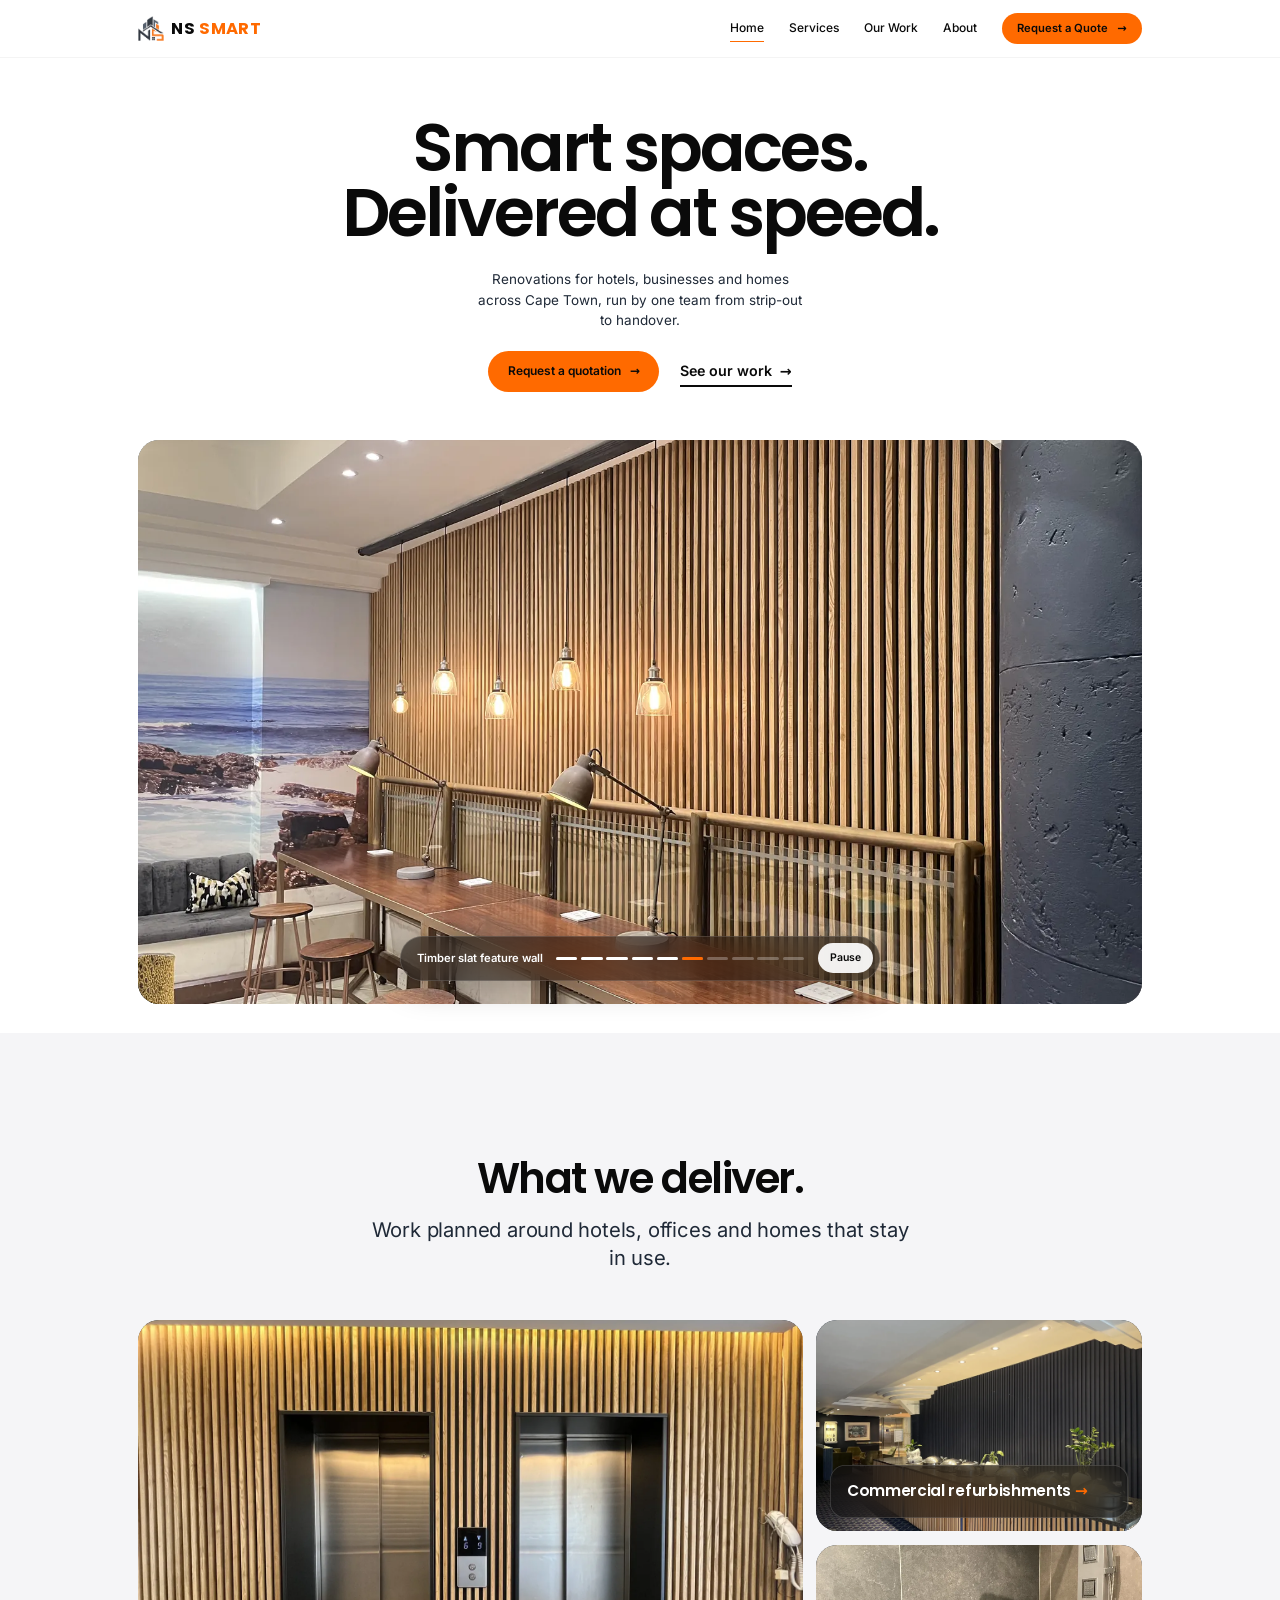
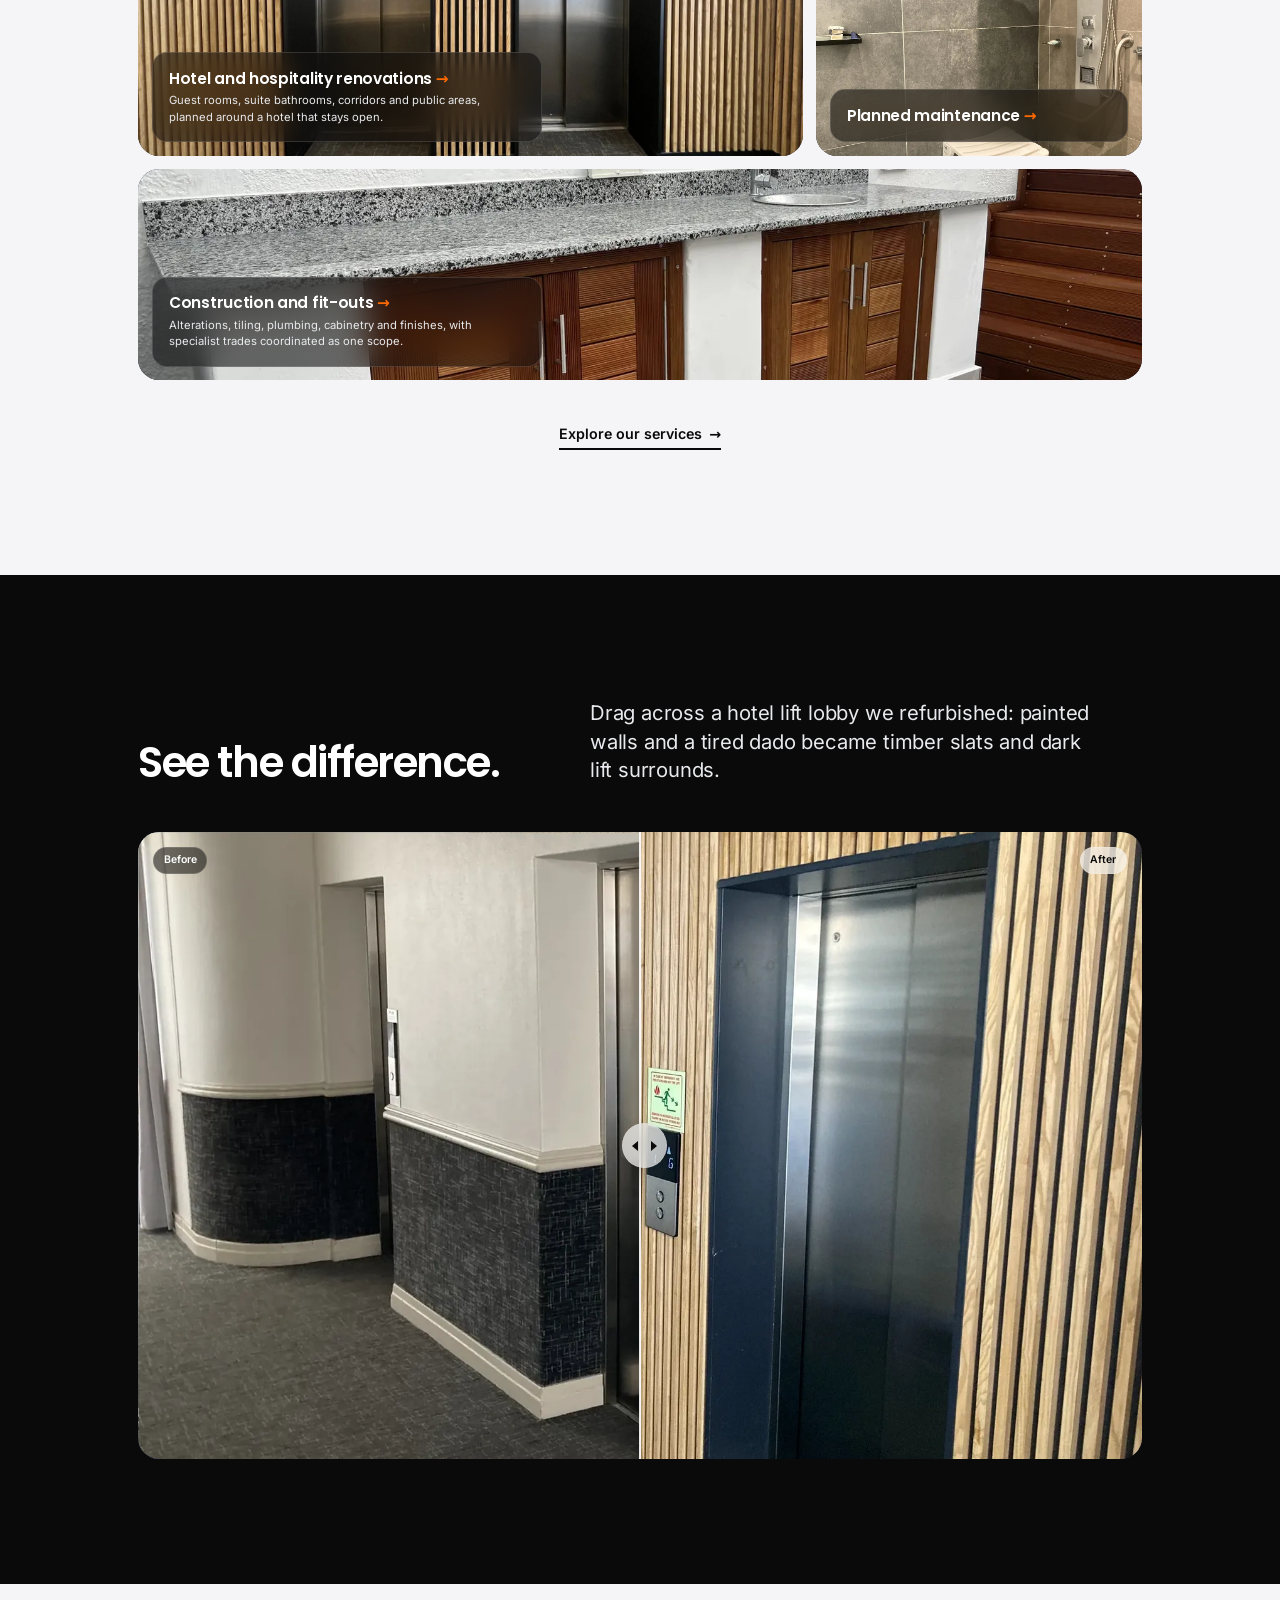
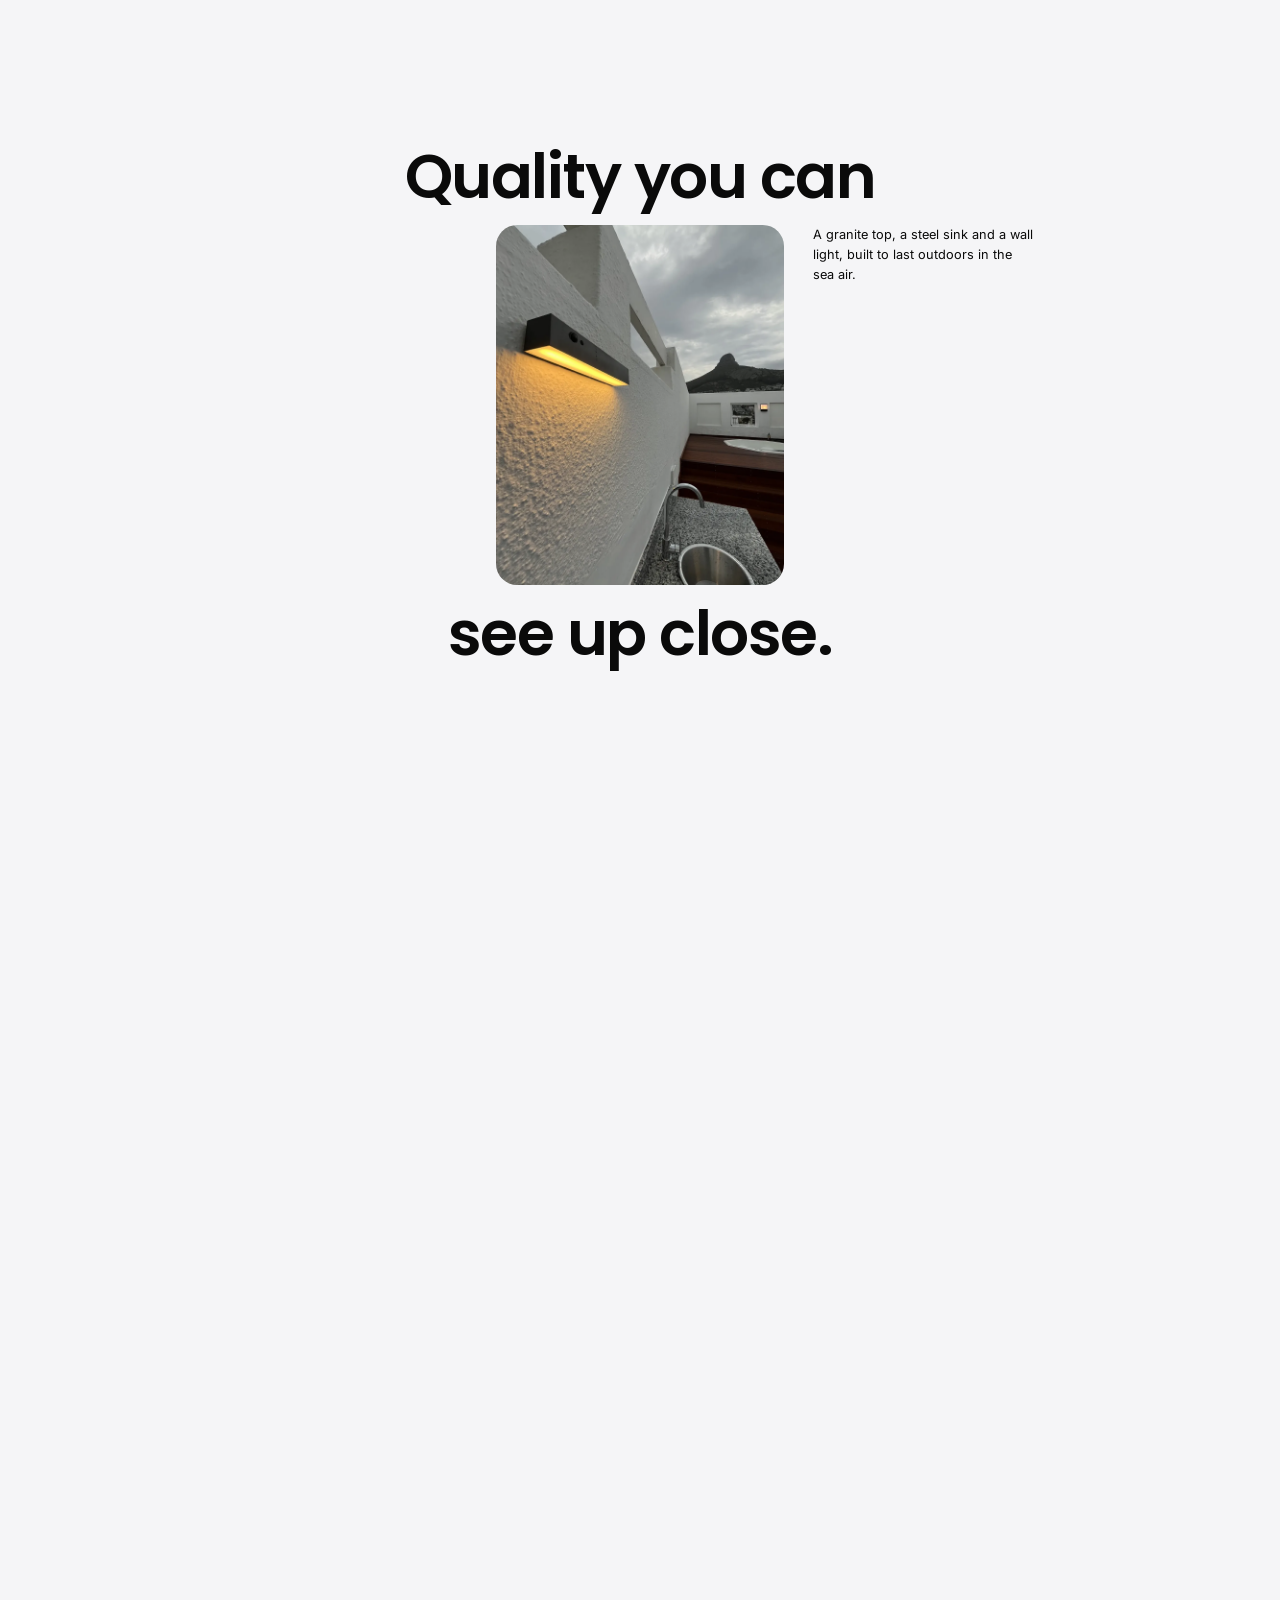
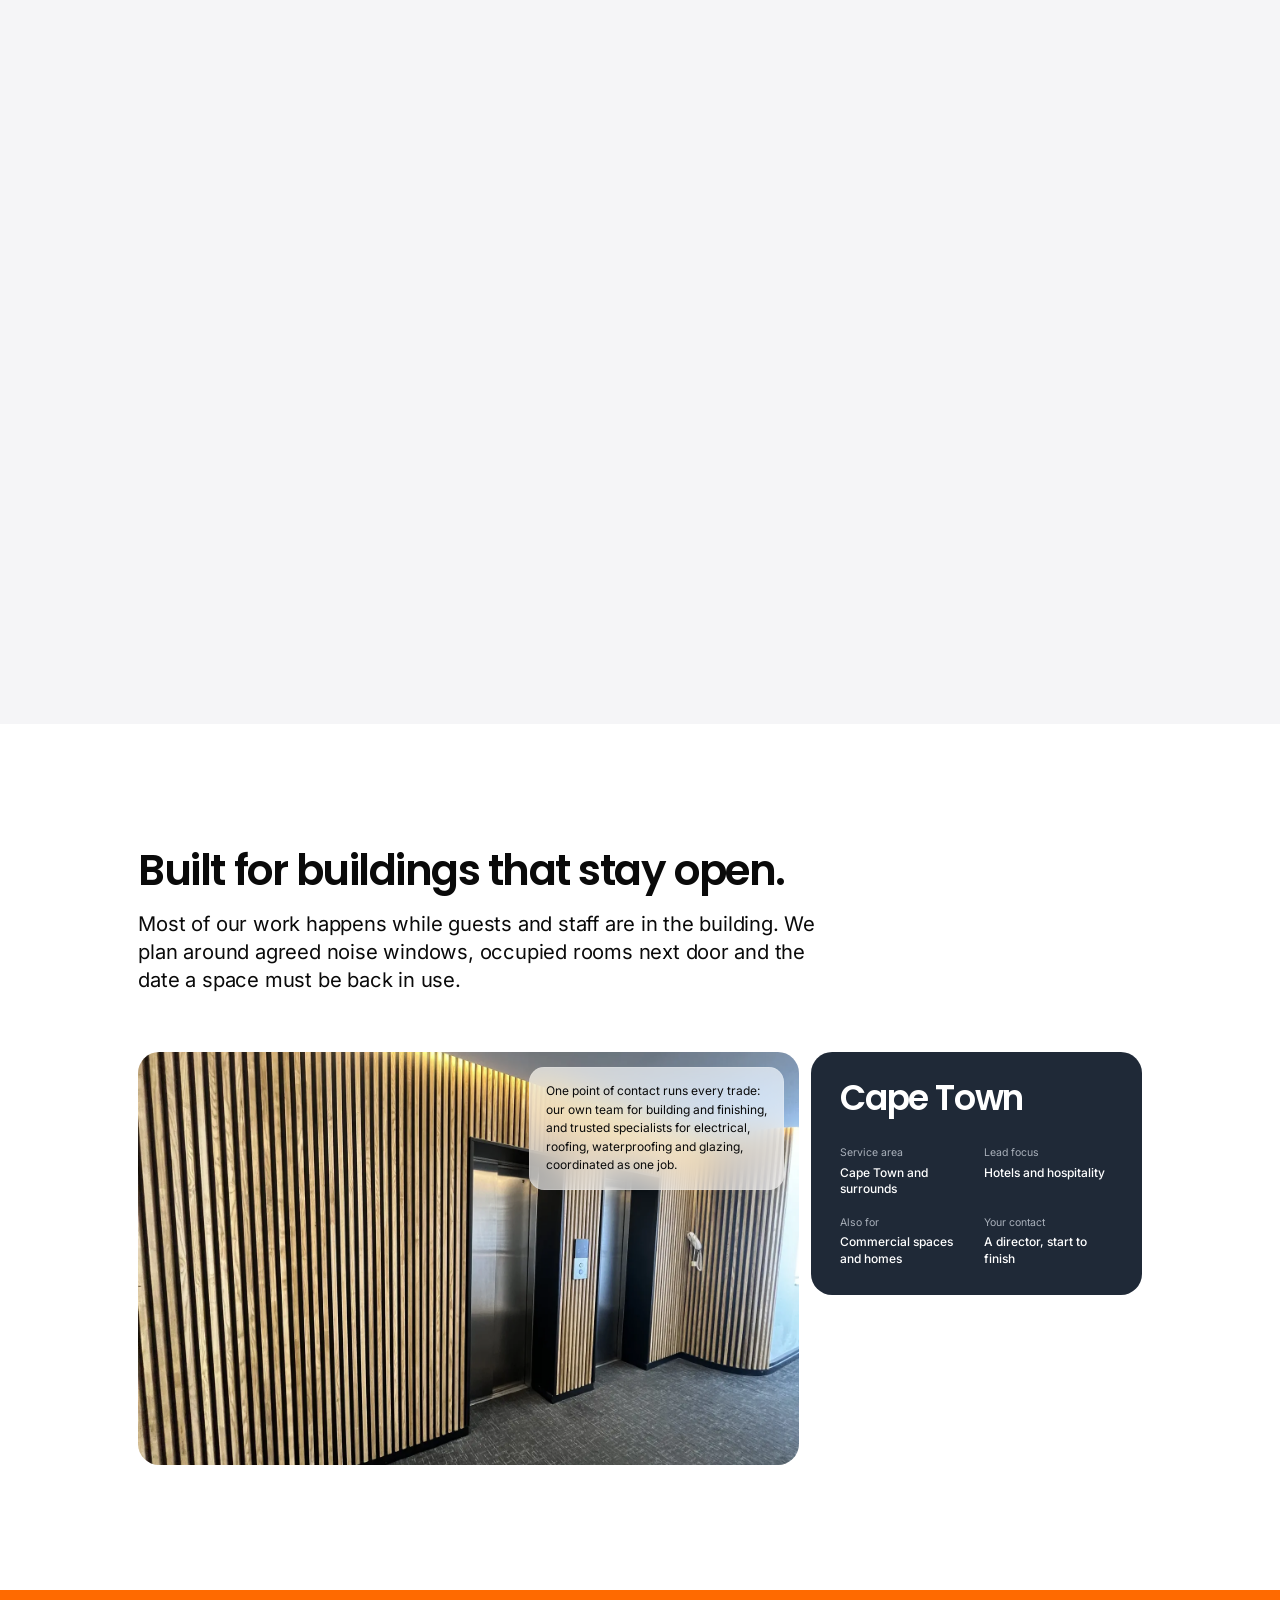
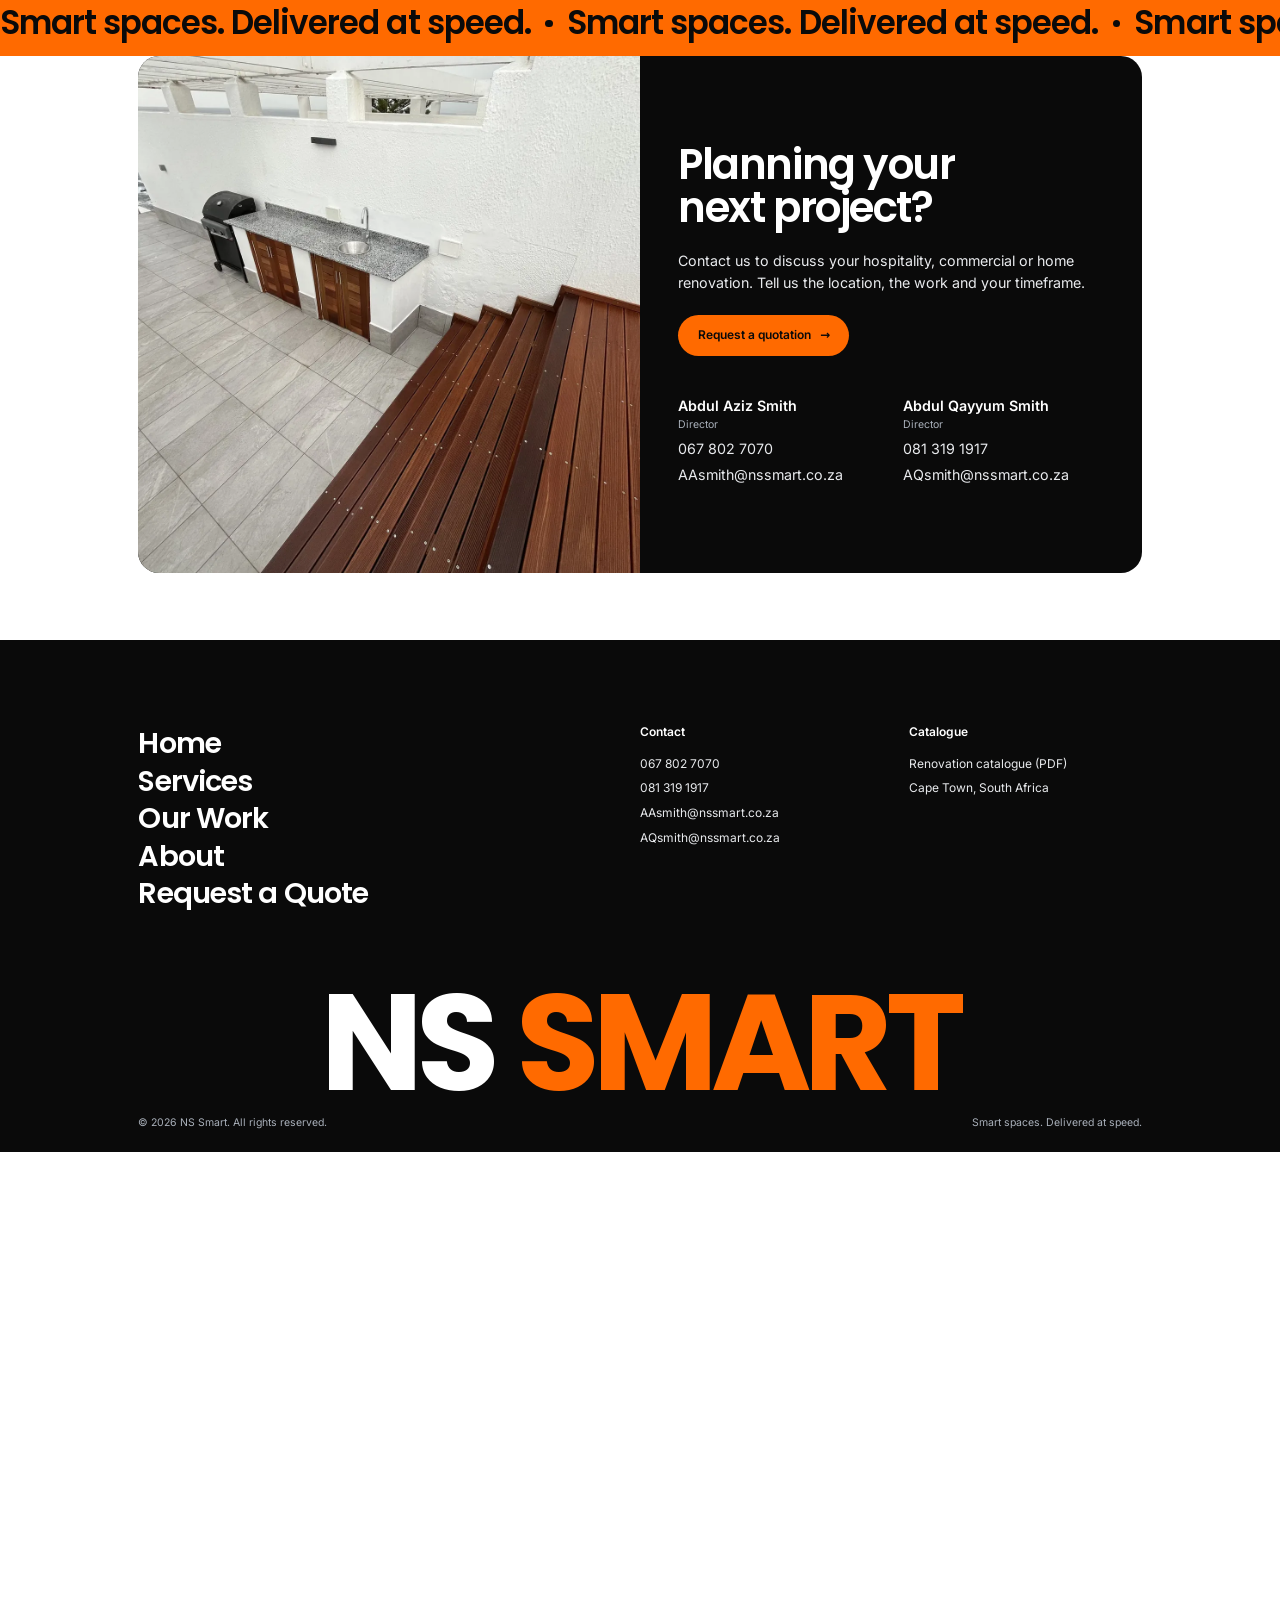
==== commit 676bc724: "Add showreel and featured photo folders, update-photos.bat, 75% desktop zoom - Showreel now plays ph" ====
--- a/index.html
+++ b/index.html
@@ -95,13 +95,19 @@
        that steps through our work one photo at a time (showreel.js).
 
        HOW TO CHANGE THE SHOWREEL PHOTOS
-       Each photo is ONE line in the list below, shown in that order:
-         <img class="showreel__slide" src="PATH TO PHOTO" data-title="CAPTION" alt="DESCRIPTION">
-         - src         the photo file (landscape photos look best)
-         - data-title  the short caption shown in the glass pill
-         - alt         a sentence describing the photo, for screen readers and Google
-       Add a line to add a photo, delete a line to remove one, move lines to
-       reorder. The timer bar rebuilds itself. Speed: REEL_TIME in showreel.js. -->
+       The photos live in assets/images/showreel/, numbered 01, 02, 03...
+       They play in number order.
+         - Swap one: delete e.g. 04.webp, drop your new photo in as 04.jpg,
+           then double-click update-photos.bat (in the website folder).
+           Then update that photo's caption and description in the list below.
+         - Add one: save it as the next number (e.g. 11.jpg), double-click
+           update-photos.bat, and copy the last line below, changing the number.
+         - Remove one: delete its file AND its line below.
+       Each line:  src = the photo,  data-title = the caption in the glass pill,
+       alt = one sentence describing it (for screen readers and Google).
+       If the window crops off the important part, add focus-top (or
+       focus-bottom) to the class, e.g. class="showreel__slide focus-top".
+       The timer bar rebuilds itself. Speed: REEL_TIME in showreel.js. -->
   <section class="hero" aria-labelledby="hero-title">
     <h1 id="hero-title">Smart spaces. <span class="nowrap">Delivered at speed.</span></h1>
 
@@ -115,14 +121,16 @@
 
     <figure class="showreel" data-showreel aria-roledescription="carousel" aria-label="Our recent work">
       <div class="showreel__window">
-        <img class="showreel__slide" src="assets/images/projects/room-803-deck/01.webp" data-title="Rooftop suite deck, Cape Town" alt="Rooftop suite deck: a granite bar counter with stools, looking out over the Atlantic">
-        <img class="showreel__slide" src="assets/images/projects/9th-floor-lobby/09.webp" data-title="Ninth-floor lift lobby" alt="Lift lobby wrapped in timber slats with cove lighting">
-        <img class="showreel__slide" src="assets/images/projects/buffet-cladding/03.webp" data-title="Hotel buffet area" alt="Buffet counter with navy slat cladding behind it">
-        <img class="showreel__slide" src="assets/images/projects/room-803-deck/15.webp" data-title="Rooftop outdoor kitchen" alt="Outdoor kitchen with hardwood doors, a granite top and a braai">
-        <img class="showreel__slide" src="assets/images/projects/timber-slat-wall/01.webp" data-title="Timber slat feature wall" alt="Timber slat wall with pendant lights over a long work counter">
-        <img class="showreel__slide" src="assets/images/projects/ceilings-foyer/04.webp" data-title="Foyer ceilings and bulkheads" alt="Hotel foyer with new bulkheads, downlights and a brass pendant">
-        <img class="showreel__slide" src="assets/images/projects/room-803-deck/30.webp" data-title="Rooftop bar with a sea view" alt="Rooftop bar counter and seating above the rocks and the sea">
-        <img class="showreel__slide" src="assets/images/projects/gym/02.webp" data-title="Hotel gym" alt="Hotel gym with mirrored walls and new equipment">
+        <img class="showreel__slide focus-top" src="assets/images/showreel/01.webp" data-title="Rooftop suite deck, Lion's Head view" alt="Rooftop suite deck: hardwood steps up to the spa and an outdoor kitchen with a granite top, with Lion's Head behind">
+        <img class="showreel__slide" src="assets/images/showreel/02.webp" data-title="Rooftop bar with a sea view" alt="Rooftop suite deck with a granite bar counter, seating under the pergola and the Atlantic beyond">
+        <img class="showreel__slide" src="assets/images/showreel/03.webp" data-title="Ninth-floor lift lobby" alt="Lift lobby wrapped in timber slats with cove lighting">
+        <img class="showreel__slide" src="assets/images/showreel/04.webp" data-title="Hotel buffet area" alt="Buffet counter in front of a navy slat-clad wall">
+        <img class="showreel__slide" src="assets/images/showreel/05.webp" data-title="Rooftop outdoor kitchen" alt="Outdoor kitchen with hardwood doors and a granite top beside the deck steps">
+        <img class="showreel__slide" src="assets/images/showreel/06.webp" data-title="Timber slat feature wall" alt="Timber slat wall with pendant lights over a long work counter">
+        <img class="showreel__slide" src="assets/images/showreel/07.webp" data-title="Foyer ceilings and bulkheads" alt="Foyer ceiling with a new bulkhead, cove light and a brass pendant">
+        <img class="showreel__slide" src="assets/images/showreel/08.webp" data-title="Lift lobby cladding" alt="Two lifts set into full-height timber slat cladding">
+        <img class="showreel__slide" src="assets/images/showreel/09.webp" data-title="Buffet counter detail" alt="Timber-clad buffet counter running along the navy slat wall">
+        <img class="showreel__slide" src="assets/images/showreel/10.webp" data-title="Boardroom ceiling" alt="Boardroom with a new ceiling, dark bulkhead and downlights">
       </div>
       <figcaption class="showreel__bar">
         <p class="showreel__title" data-showreel-title aria-live="polite"></p>
--- a/assets/css/base.css
+++ b/assets/css/base.css
@@ -87,6 +87,23 @@
   --slow: 900ms;
 
   --header-height: 76px;
+
+  /* Screen-height units, corrected for the site-wide zoom below so that
+     "full screen" sections still fill the screen. Use calc(100 * var(--svh))
+     where you would write 100svh. */
+  --vh: 1vh;
+  --svh: 1svh;
+}
+
+/* SITE-WIDE ZOOM: on laptops and desktops the whole site is shown at 75%,
+   like zooming the browser out to 75%. Change 0.75 here (all three places)
+   to make everything bigger or smaller. Phones and tablets stay at 100%. */
+@media (min-width: 1024px) {
+  html { zoom: 0.75; }
+  :root {
+    --vh: calc(1vh / 0.75);
+    --svh: calc(1svh / 0.75);
+  }
 }
 
 /* --- 3. Reset ------------------------------------------------------------- */
--- a/assets/css/layout.css
+++ b/assets/css/layout.css
@@ -192,7 +192,7 @@
 .page-hero__photo {
   width: calc(100% - 2 * var(--gutter));
   max-width: calc(var(--max-width) - 2 * var(--gutter));
-  height: clamp(280px, 58svh, 640px);
+  height: clamp(280px, calc(58 * var(--svh)), 640px);
   margin-inline: auto;
   overflow: hidden;
   border-radius: var(--radius-lg);
--- a/assets/css/components.css
+++ b/assets/css/components.css
@@ -268,7 +268,7 @@
 
 @media (max-width: 860px) {
   .cta-split { grid-template-columns: 1fr; }
-  .cta-split__photo { height: 52svh; }
+  .cta-split__photo { height: calc(52 * var(--svh)); }
 }
 @media (max-width: 520px) {
   .contact-pair { grid-template-columns: 1fr; }
@@ -328,7 +328,7 @@
 }
 body.no-scroll { overflow: hidden; }
 .lightbox.is-open { opacity: 1; visibility: visible; transition: opacity 220ms var(--ease-out); }
-.lightbox img { max-height: 88svh; width: auto; object-fit: contain; border-radius: var(--radius); }
+.lightbox img { max-height: calc(88 * var(--svh)); width: auto; object-fit: contain; border-radius: var(--radius); }
 .lightbox__close {
   position: absolute;
   top: 16px;
@@ -494,7 +494,7 @@
 .lightbox__nav--next::before { transform: translate(-70%, -50%) rotate(45deg); }
 .lightbox__nav:hover { background: var(--orange); transform: translateY(-50%) scale(1.06); }
 .lightbox__nav:focus-visible { outline-color: var(--white); }
-.lightbox img { max-height: 80svh; }
+.lightbox img { max-height: calc(80 * var(--svh)); }
 @media (max-width: 700px) {
   .lightbox__nav { top: auto; bottom: 20px; transform: none; }
   .lightbox__nav:hover { transform: none; }
--- a/assets/css/pages/home.css
+++ b/assets/css/pages/home.css
@@ -136,7 +136,7 @@
 .showreel__window {
   position: relative;
   aspect-ratio: 16 / 9;
-  max-height: 80svh;
+  max-height: calc(80 * var(--svh));
   width: 100%;
   overflow: hidden;
   border-radius: var(--radius-lg);
@@ -165,6 +165,11 @@
   object-fit: cover;
   visibility: hidden;
 }
+/* Which part of a photo stays in view when the window crops it.
+   Add class="showreel__slide focus-top" (or focus-bottom) to a slide in
+   index.html when the important part sits near the top (or bottom). */
+.showreel__slide.focus-top { object-position: 50% 0; transform-origin: 50% 0; }
+.showreel__slide.focus-bottom { object-position: 50% 100%; transform-origin: 50% 100%; }
 .showreel__slide.is-active,
 .showreel__slide.is-leaving { visibility: visible; }
 .showreel__slide.is-active { z-index: 2; }
@@ -313,7 +318,7 @@
   margin-bottom: clamp(40px, 5vw, 72px);
 }
 .before-after__head .lead { color: var(--text-on-dark); }
-.compare--feature { aspect-ratio: 16 / 10; max-height: 86svh; width: 100%; }
+.compare--feature { aspect-ratio: 16 / 10; max-height: calc(86 * var(--svh)); width: 100%; }
 @media (max-width: 860px) {
   .before-after__head { grid-template-columns: 1fr; }
 }
@@ -404,13 +409,13 @@
    reveal.js sets data-stage="0|1|2" and the photograph zooms to each detail. */
 .zoom {
   position: relative;
-  height: 260vh;
+  height: calc(260 * var(--vh));
   background: var(--paper);
 }
 .zoom__stage {
   position: sticky;
   top: var(--header-height);
-  height: calc(100svh - var(--header-height));
+  height: calc(100 * var(--svh) - var(--header-height));
   display: grid;
   grid-template-columns: 1fr auto 1fr;
   grid-template-rows: 1fr auto 1fr;
@@ -433,7 +438,7 @@
 .zoom__frame {
   grid-column: 2;
   grid-row: 2;
-  width: min(30vw, 46svh);
+  width: min(30vw, calc(46 * var(--svh)));
   aspect-ratio: 4 / 5;
   overflow: hidden;
   border-radius: var(--radius-lg);
@@ -459,10 +464,10 @@
 }
 
 @media (max-width: 860px) {
-  .zoom { height: 220vh; }
+  .zoom { height: calc(220 * var(--vh)); }
   .zoom__stage { grid-template-columns: 1fr; grid-template-rows: 1fr auto auto auto 1fr; gap: 0; }
   .zoom__title-top { grid-row: 2; margin-bottom: 16px; font-size: 10.5vw; }
-  .zoom__frame { grid-column: 1; grid-row: 3; justify-self: center; width: min(70vw, 44svh); }
+  .zoom__frame { grid-column: 1; grid-row: 3; justify-self: center; width: min(70vw, calc(44 * var(--svh))); }
   .zoom__title-bottom { grid-row: 4; margin-top: 16px; font-size: 10.5vw; }
   .zoom__caption { grid-column: 1; grid-row: 5; justify-self: center; align-self: start; margin: 16px 0 0; text-align: center; font-size: 1rem; }
 }
